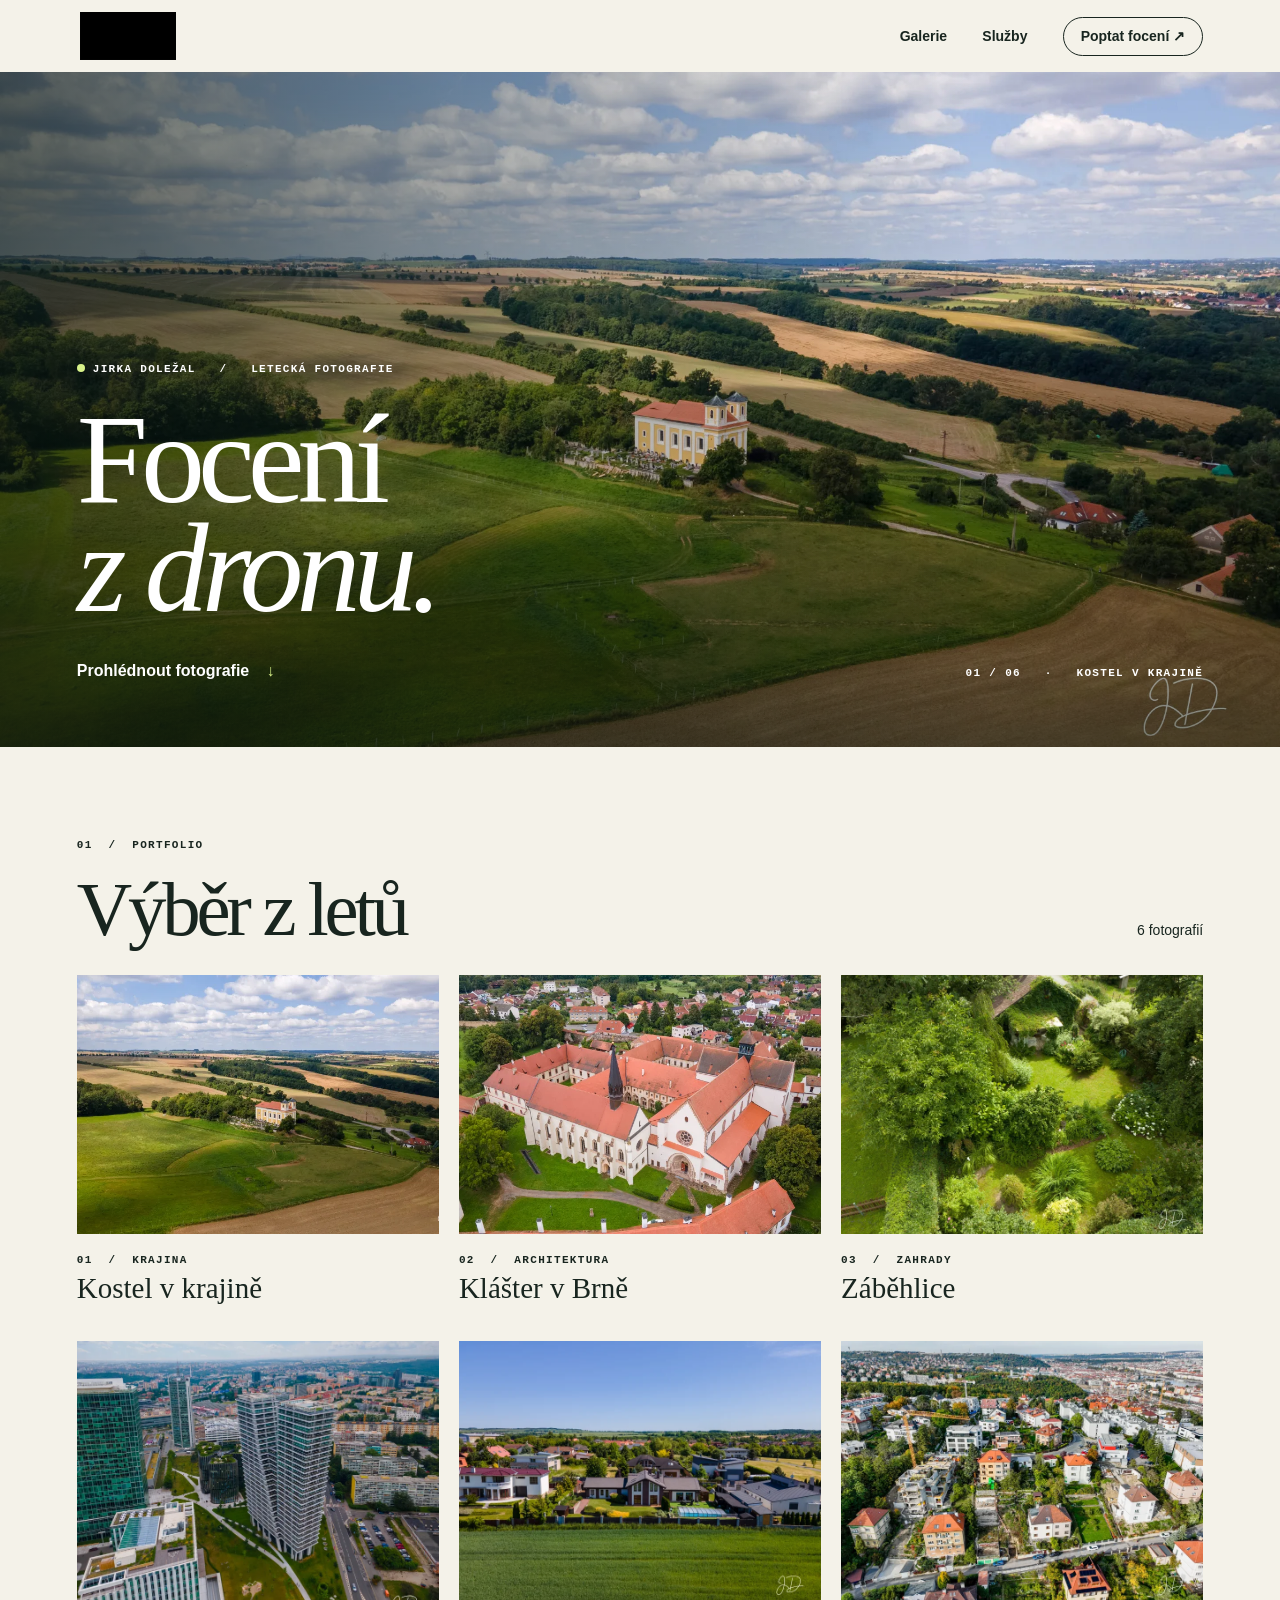
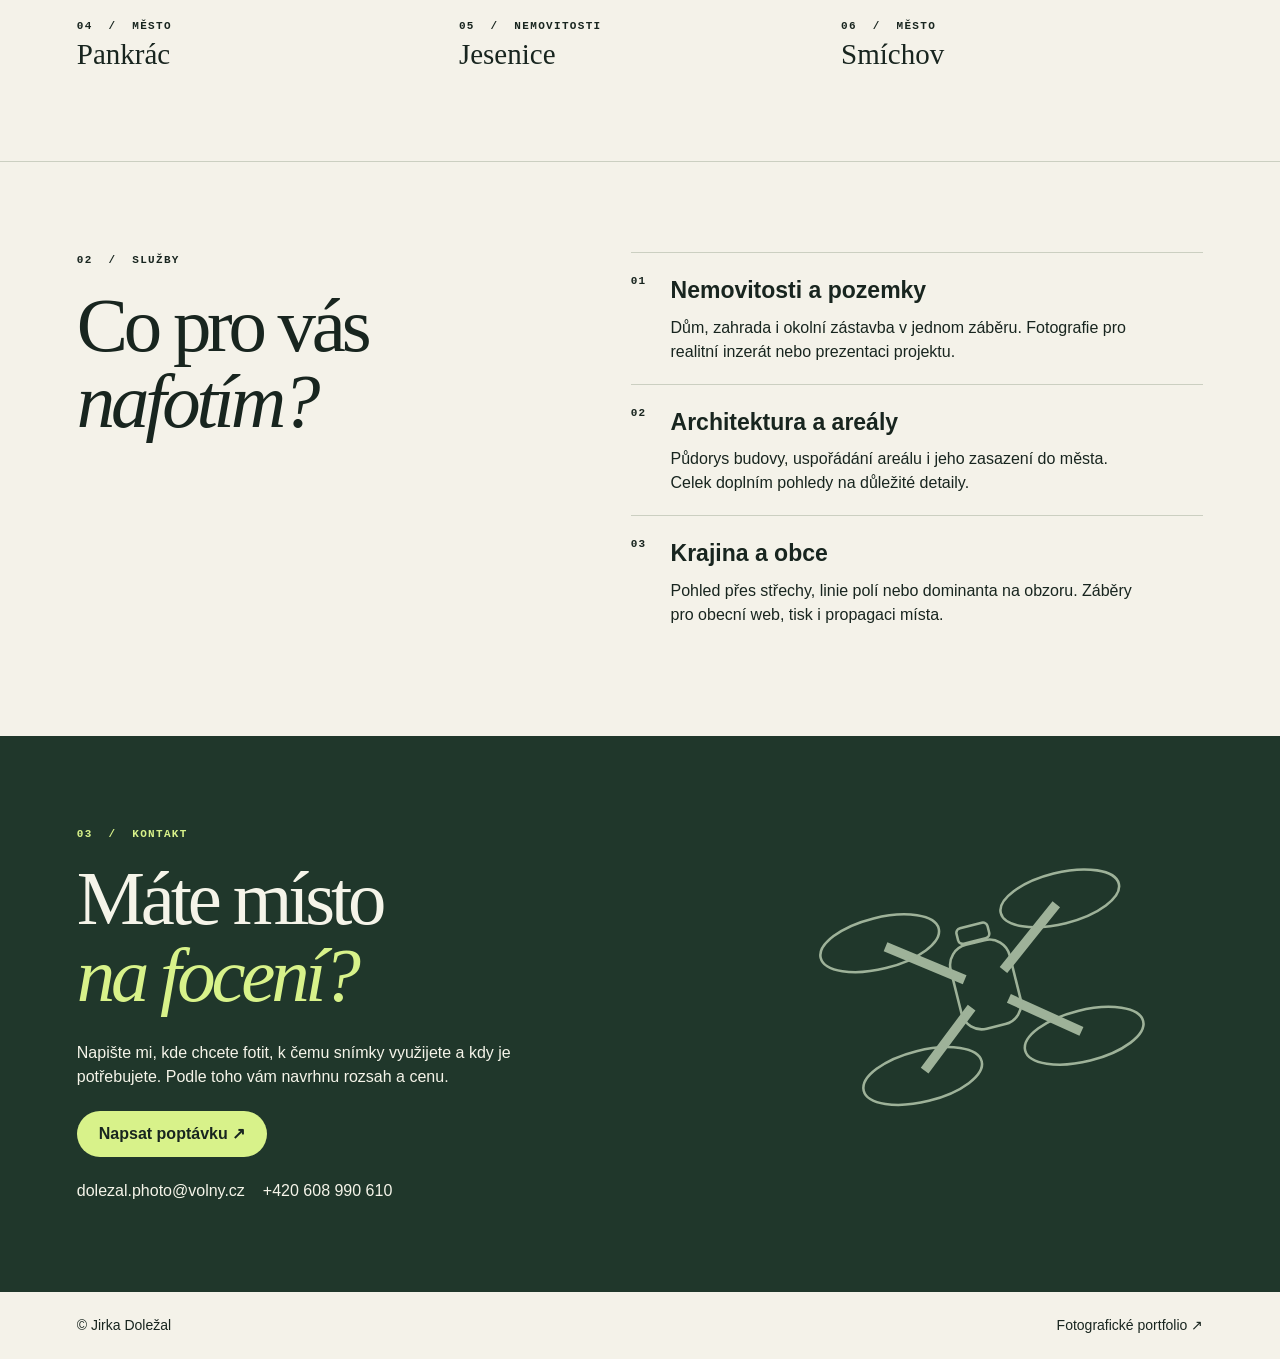
==== index.html @ 45550204 "Připravit portfolio letecké fotografie" ====
<!doctype html>
<html lang="cs">
<head>
<meta charset="utf-8"><meta name="viewport" content="width=device-width,initial-scale=1">
<title>Focení z dronu | Jirka Doležal</title>
<meta name="description" content="Letecké fotografie nemovitostí, architektury a krajiny od Jirky Doležala. Prohlédněte si ukázky a poptejte focení z dronu.">
<link rel="icon" href="assets/favicon.svg"><link rel="stylesheet" href="style.css"><script src="gallery.js" defer></script>
</head>
<body>
<a class="skip" href="#galerie">Přejít na galerii</a>
<header><a href="#" aria-label="Jirka Doležal — úvod"><img class="logo" src="assets/logo.webp" alt="Jirka Doležal"></a><nav aria-label="Hlavní navigace"><a href="#galerie">Galerie</a><a href="#sluzby">Služby</a><a class="outline" href="#kontakt">Poptat focení ↗</a></nav></header>
<main>
<section class="hero" aria-labelledby="title">
<img class="cover" src="assets/kostel.webp" srcset="assets/kostel-small.webp 820w, assets/kostel.webp 2000w" sizes="100vw" fetchpriority="high" alt="Kostel uprostřed polí a luk pod letní oblohou">
<div class="hero-text"><span class="eyebrow"><i></i> JIRKA DOLEŽAL &nbsp; / &nbsp; LETECKÁ FOTOGRAFIE</span><h1 id="title">Focení<br><em>z dronu.</em></h1><a class="hero-link" href="#galerie">Prohlédnout fotografie <b>↓</b></a></div>
<div class="frame">01 / 06 &nbsp; · &nbsp; KOSTEL V KRAJINĚ</div>
</section>
<section class="section" id="galerie"><div class="kicker">01 &nbsp;/&nbsp; PORTFOLIO</div><div class="heading"><h2>Výběr z letů</h2><span>6 fotografií</span></div>
<div class="grid">
<a class="card" href="assets/kostel.webp"><figure><div class="crop"><img loading="lazy" src="assets/kostel-small.webp" alt="Kostel obklopený loukami a poli"></div><figcaption><span class="kicker">01 &nbsp;/&nbsp; Krajina</span><strong>Kostel v krajině</strong></figcaption></figure></a>
<a class="card" href="assets/klaster.webp"><figure><div class="crop"><img loading="lazy" src="assets/klaster-small.webp" alt="Klášterní komplex s červenými střechami"></div><figcaption><span class="kicker">02 &nbsp;/&nbsp; Architektura</span><strong>Klášter v Brně</strong></figcaption></figure></a>
<a class="card" href="assets/zabehlice.webp"><figure><div class="crop"><img loading="lazy" src="assets/zabehlice-small.webp" alt="Pohled shora do zelené zahrady"></div><figcaption><span class="kicker">03 &nbsp;/&nbsp; Zahrady</span><strong>Záběhlice</strong></figcaption></figure></a>
<a class="card" href="assets/pankrac.webp"><figure><div class="crop"><img loading="lazy" src="assets/pankrac-small.webp" alt="Výškové budovy na pražské Pankráci"></div><figcaption><span class="kicker">04 &nbsp;/&nbsp; Město</span><strong>Pankrác</strong></figcaption></figure></a>
<a class="card" href="assets/jesenice.webp"><figure><div class="crop"><img loading="lazy" src="assets/jesenice-small.webp" alt="Rodinný dům se zahradou na okraji zástavby"></div><figcaption><span class="kicker">05 &nbsp;/&nbsp; Nemovitosti</span><strong>Jesenice</strong></figcaption></figure></a>
<a class="card" href="assets/smichov.webp"><figure><div class="crop"><img loading="lazy" src="assets/smichov-small.webp" alt="Pražská obytná čtvrť mezi stromy"></div><figcaption><span class="kicker">06 &nbsp;/&nbsp; Město</span><strong>Smíchov</strong></figcaption></figure></a>
</div></section>
<section class="section services" id="sluzby"><div><div class="kicker">02 &nbsp;/&nbsp; SLUŽBY</div><h2>Co pro vás<br><em>nafotím?</em></h2></div>
<div class="rows"><article><small>01</small><div><h3>Nemovitosti a pozemky</h3><p>Dům, zahrada i okolní zástavba v jednom záběru. Fotografie pro realitní inzerát nebo prezentaci projektu.</p></div></article>
<article><small>02</small><div><h3>Architektura a areály</h3><p>Půdorys budovy, uspořádání areálu i jeho zasazení do města. Celek doplním pohledy na důležité detaily.</p></div></article>
<article><small>03</small><div><h3>Krajina a obce</h3><p>Pohled přes střechy, linie polí nebo dominanta na obzoru. Záběry pro obecní web, tisk i propagaci místa.</p></div></article></div></section>
<section id="kontakt" class="section contact"><div class="kicker">03 &nbsp;/&nbsp; KONTAKT</div><h2>Máte místo<br><em>na focení?</em></h2><p>Napište mi, kde chcete fotit, k čemu snímky využijete a kdy je potřebujete. Podle toho vám navrhnu rozsah a cenu.</p><a class="cta" href="mailto:dolezal.photo@volny.cz?subject=Poptávka%20focení%20z%20dronu">Napsat poptávku ↗</a><div class="details"><a href="mailto:dolezal.photo@volny.cz">dolezal.photo@volny.cz</a><a href="tel:+420608990610">+420 608 990 610</a></div>
<svg class="drone" viewBox="0 0 240 180" fill="none" stroke="currentColor" aria-hidden="true"><g transform="rotate(-14 120 90)"><g stroke-width="6"><path d="m108 83-43-32m68 32 42-32m-67 50-38 31m62-31 39 31"/></g><g stroke-width="1.6"><ellipse cx="62" cy="48" rx="38" ry="16"/><ellipse cx="178" cy="48" rx="38" ry="16"/><ellipse cx="68" cy="135" rx="38" ry="16"/><ellipse cx="172" cy="135" rx="38" ry="16"/><rect x="101" y="62" width="38" height="54" rx="13"/><rect x="110" y="51" width="20" height="10" rx="3"/></g></g></svg>
</section></main>
<footer>© Jirka Doležal <a href="https://dolezal-photo.github.io/">Fotografické portfolio ↗</a></footer>
<dialog aria-label="Prohlížeč fotografií"><button id="close" aria-label="Zavřít galerii">Zavřít ×</button><img id="full" alt=""><div class="controls"><button id="prev" aria-label="Předchozí fotografie">←</button><span id="caption" aria-live="polite"></span><button id="next" aria-label="Další fotografie">→</button></div></dialog>
</body></html>
---- style.css ----
:root{--ink:#18251f;--paper:#f4f2e9;--line:#cbcfc1;--accent:#d8f28a}*{box-sizing:border-box}html{scroll-behavior:smooth}body{margin:0;background:var(--paper);color:var(--ink);font:16px/1.5 -apple-system,BlinkMacSystemFont,"Segoe UI",sans-serif}a{color:inherit;text-decoration:none}a:hover{text-decoration:underline;text-underline-offset:5px}a:focus-visible,button:focus-visible{outline:3px solid #8ebc37;outline-offset:4px}.skip{position:absolute;left:8px;top:-90px;z-index:5;background:white;padding:12px}.skip:focus{top:8px}header,footer{display:flex;align-items:center;justify-content:space-between;padding:12px 6vw}header{min-height:72px}.logo{display:block;width:102px;height:48px;object-fit:contain;filter:brightness(0)}nav,.details{display:flex;align-items:center;gap:2.2rem}nav{font-size:14px;font-weight:600}.outline{border:1px solid var(--ink);padding:8px 17px;border-radius:25px}.hero{position:relative;isolation:isolate;color:white;min-height:480px;height:75svh;max-height:820px;display:flex;align-items:flex-end;padding:5vw 6vw;background:#283d32}.cover,.hero:before{position:absolute;inset:0;width:100%;height:100%;object-fit:cover;z-index:-2}.hero:before{content:"";background:linear-gradient(90deg,rgba(9,22,15,.66),transparent 76%),linear-gradient(0deg,rgba(7,17,11,.55),transparent 40%);z-index:-1}.eyebrow,.kicker,.frame,small{font:600 11px/1.6 ui-monospace,monospace;letter-spacing:.12em;text-transform:uppercase}.eyebrow i{display:inline-block;background:var(--accent);width:8px;height:8px;border-radius:50%}h1,h2{font:normal clamp(52px,6vw,90px)/1 Georgia,serif;letter-spacing:-.055em;margin:18px 0 26px}h1{font-size:clamp(84px,10vw,160px);line-height:.85;margin:26px 0 36px}.hero-link{font-weight:600}.hero-link b{margin-left:.8em;color:var(--accent)}.frame{position:absolute;right:6vw;bottom:5vw}.section{padding:clamp(55px,7vw,108px) 6vw}.heading{display:flex;justify-content:space-between;align-items:baseline}.heading span{font-size:14px}.grid{display:grid;grid-template-columns:repeat(3,1fr);gap:35px 20px}figure{margin:0}.crop{overflow:hidden;aspect-ratio:1.4;background:#dde1d5}.crop img{width:100%;height:100%;object-fit:cover;display:block;transition:transform .45s}.card:hover img{transform:scale(1.035)}figcaption{padding-top:12px}figcaption strong{display:block;font:normal 29px/1.25 Georgia,serif}.services{border-top:1px solid var(--line);display:grid;grid-template-columns:1fr 1.2fr;gap:6vw}.rows article{border-top:1px solid var(--line);padding:20px 0;display:flex;gap:24px}.rows h3{margin:0;font-size:23px;font-weight:550}.rows p,.contact p{margin:8px 0 0;max-width:53ch}.contact{position:relative;overflow:hidden;background:#20372b;color:#f5f4e9}.contact>*:not(svg){position:relative;z-index:1}.contact .kicker,.contact em{color:var(--accent)}.cta{display:inline-block;border-radius:25px;background:var(--accent);color:var(--ink);font-weight:650;padding:11px 22px;margin:22px 0}.details{gap:18px;flex-wrap:wrap}.drone{position:absolute;right:8%;top:19%;width:30%;color:#9eb299;animation:hovering 7s ease-in-out infinite}@keyframes hovering{50%{transform:translateY(-10px) rotate(2deg)}}footer{font-size:14px;padding-block:23px}dialog{background:#111a15;color:white;border:0;max-width:96vw;width:max-content;padding:16px}dialog::backdrop{background:#08100def}dialog img{display:block;max-width:89vw;max-height:72svh;object-fit:contain;margin:auto}button{cursor:pointer;color:inherit;background:transparent;border:1px solid #819288;border-radius:22px;padding:8px 15px;font:inherit}#close{display:block;margin:0 0 12px auto}.controls{display:flex;justify-content:space-between;align-items:center;gap:8px;margin-top:12px}
@media(max-width:760px){.grid{grid-template-columns:repeat(2,1fr)}.services{grid-template-columns:1fr}.drone{width:23%;right:5%;top:9%}.frame{display:none}.hero{padding-bottom:44px}.logo{width:82px}.section{padding-inline:5vw}}
@media(max-width:520px){header{padding:10px 4vw;min-height:62px}nav{gap:12px;font-size:13px}.outline{padding:6px 10px}.hero{height:67svh;min-height:420px}.grid{grid-template-columns:1fr}.details{display:grid;gap:6px}.heading span{font-size:12px}.eyebrow{font-size:10px}.drone{width:17%;top:11%}}
@media(prefers-reduced-motion:reduce){html{scroll-behavior:auto}.drone{animation:none}.crop img{transition:none}}
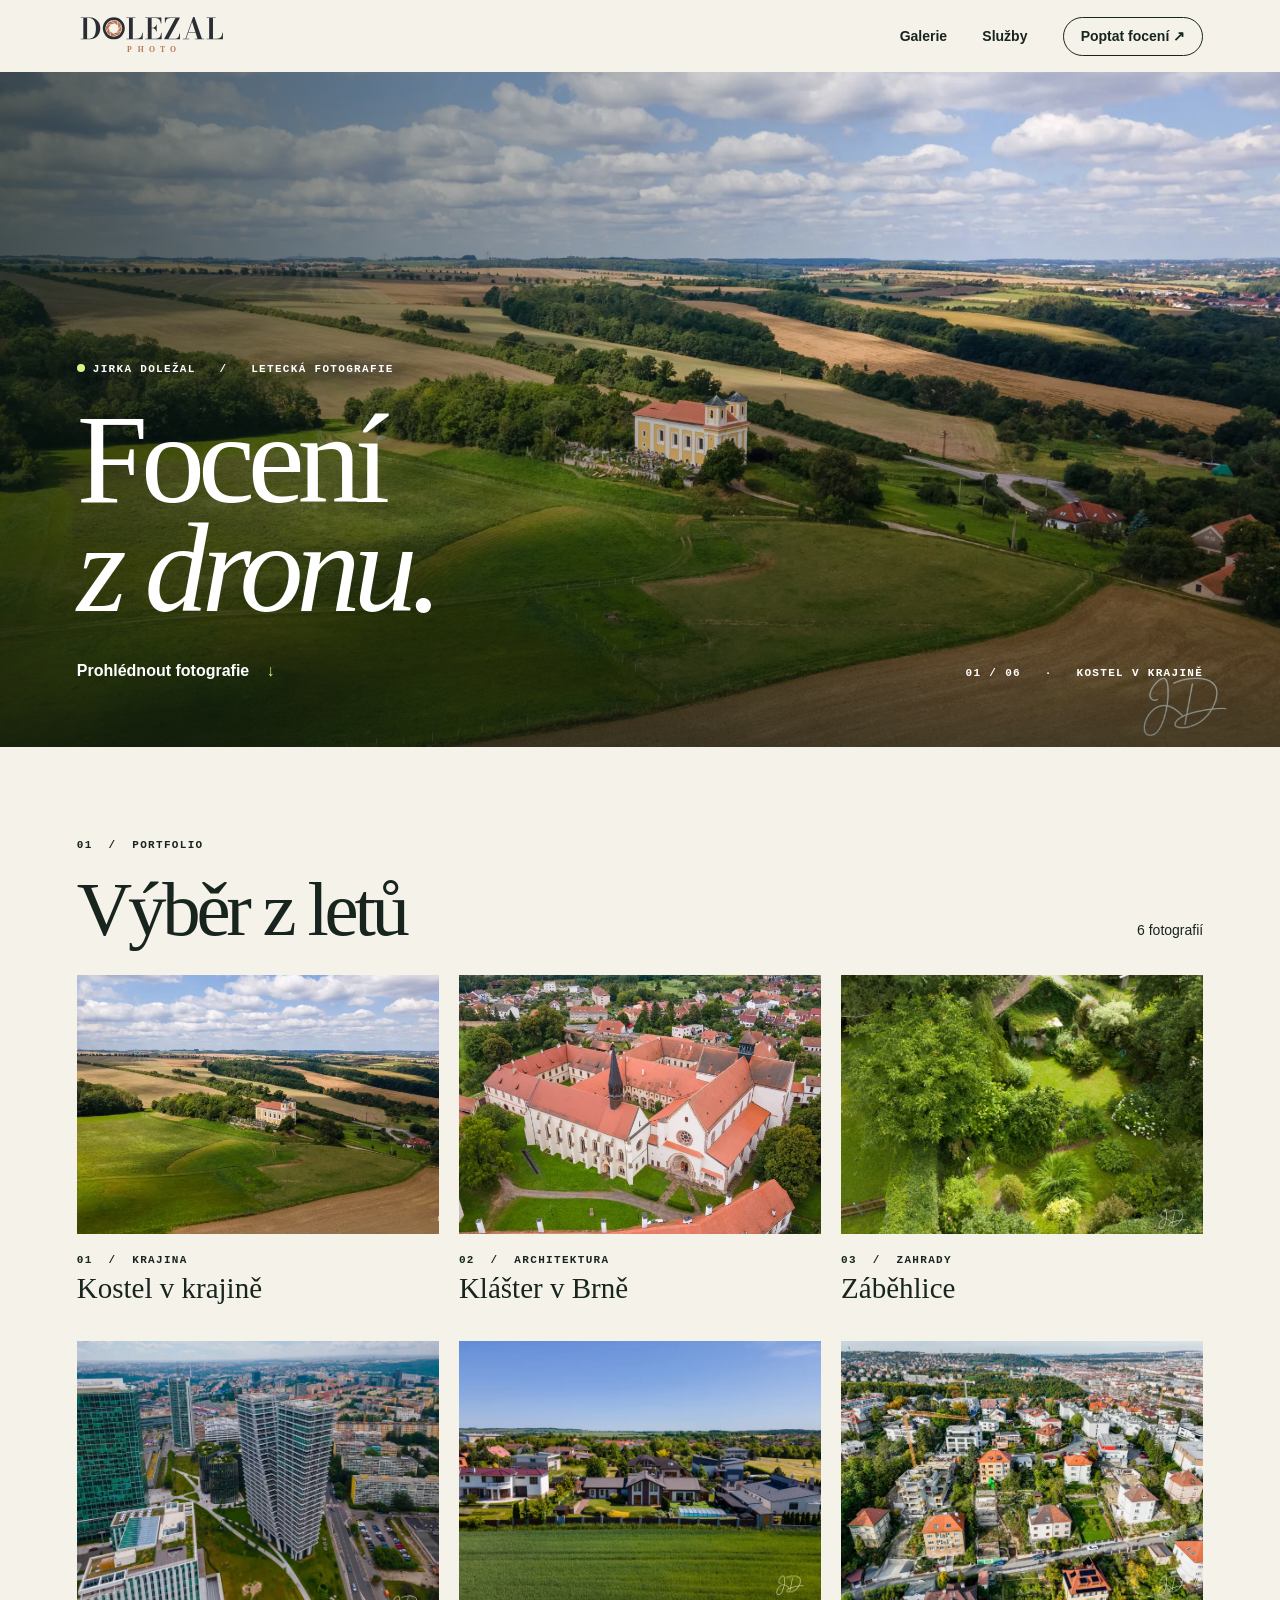
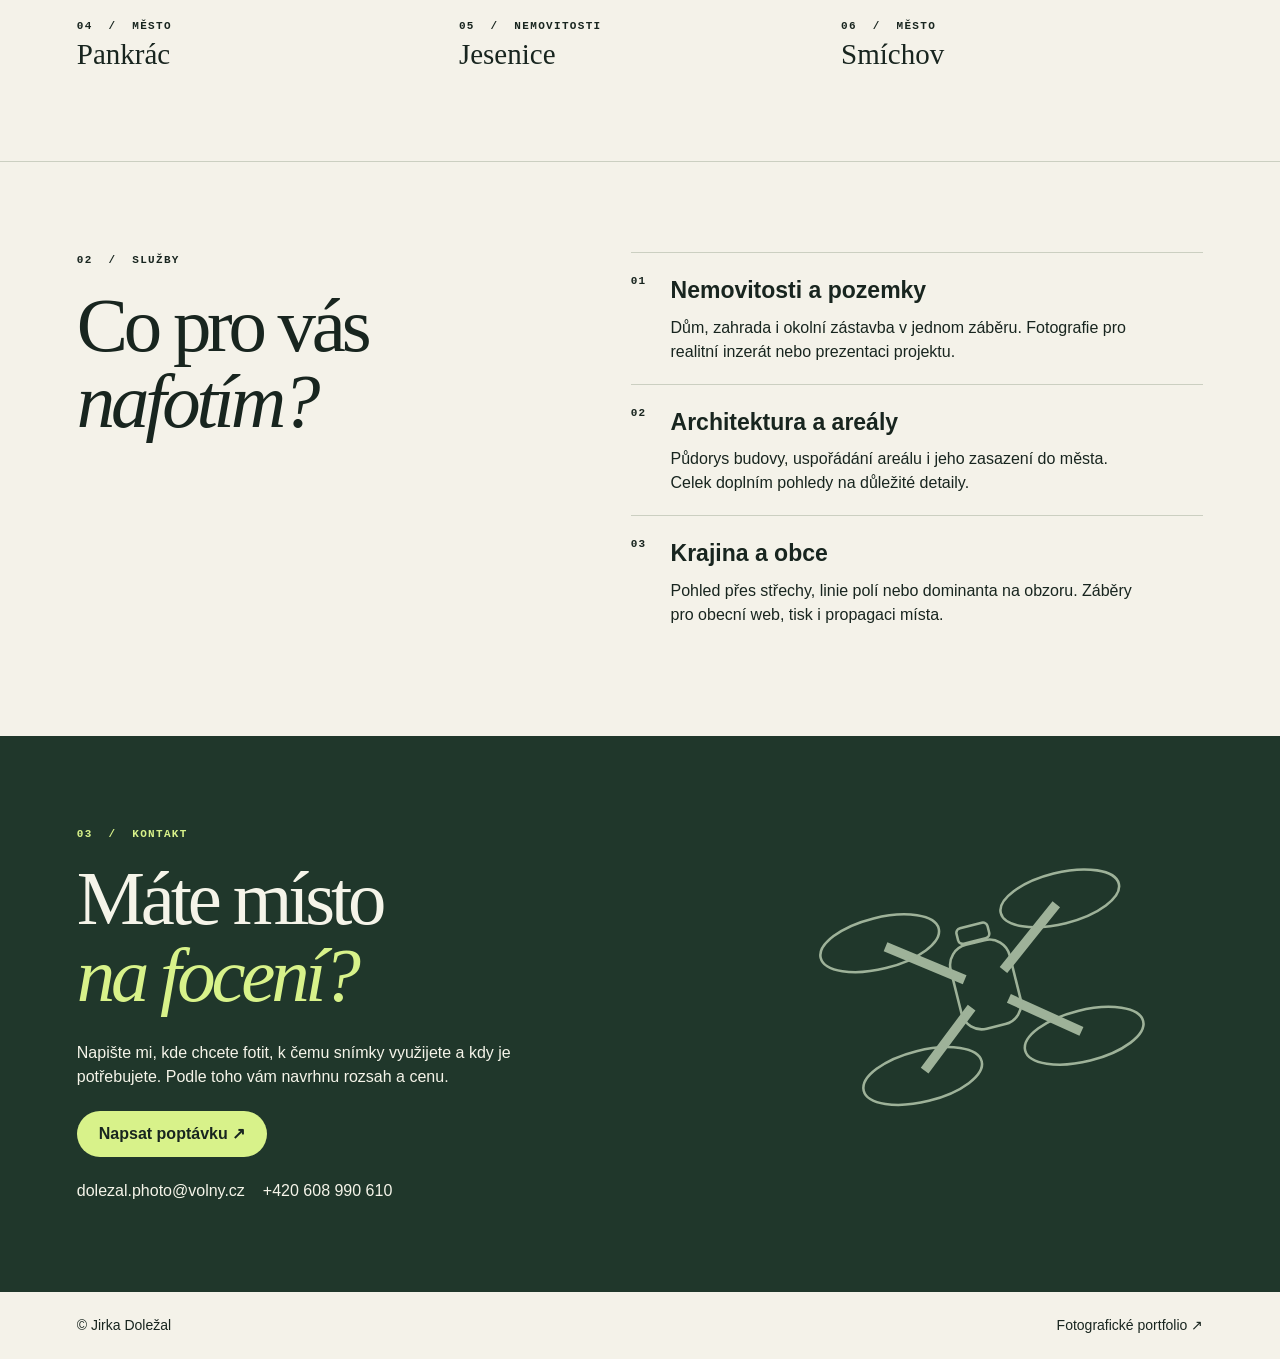
==== commit d51384d9: "Zobrazit barevné logo Doležal Photo" ====
--- a/index.html
+++ b/index.html
@@ -8,7 +8,7 @@
 </head>
 <body>
 <a class="skip" href="#galerie">Přejít na galerii</a>
-<header><a href="#" aria-label="Jirka Doležal — úvod"><img class="logo" src="assets/logo.webp" alt="Jirka Doležal"></a><nav aria-label="Hlavní navigace"><a href="#galerie">Galerie</a><a href="#sluzby">Služby</a><a class="outline" href="#kontakt">Poptat focení ↗</a></nav></header>
+<header><a href="#" aria-label="Jirka Doležal — úvod"><img class="logo" src="assets/logo.svg" alt="Doležal Photo"></a><nav aria-label="Hlavní navigace"><a href="#galerie">Galerie</a><a href="#sluzby">Služby</a><a class="outline" href="#kontakt">Poptat focení ↗</a></nav></header>
 <main>
 <section class="hero" aria-labelledby="title">
 <img class="cover" src="assets/kostel.webp" srcset="assets/kostel-small.webp 820w, assets/kostel.webp 2000w" sizes="100vw" fetchpriority="high" alt="Kostel uprostřed polí a luk pod letní oblohou">
--- a/style.css
+++ b/style.css
@@ -1,4 +1,4 @@
-:root{--ink:#18251f;--paper:#f4f2e9;--line:#cbcfc1;--accent:#d8f28a}*{box-sizing:border-box}html{scroll-behavior:smooth}body{margin:0;background:var(--paper);color:var(--ink);font:16px/1.5 -apple-system,BlinkMacSystemFont,"Segoe UI",sans-serif}a{color:inherit;text-decoration:none}a:hover{text-decoration:underline;text-underline-offset:5px}a:focus-visible,button:focus-visible{outline:3px solid #8ebc37;outline-offset:4px}.skip{position:absolute;left:8px;top:-90px;z-index:5;background:white;padding:12px}.skip:focus{top:8px}header,footer{display:flex;align-items:center;justify-content:space-between;padding:12px 6vw}header{min-height:72px}.logo{display:block;width:102px;height:48px;object-fit:contain;filter:brightness(0)}nav,.details{display:flex;align-items:center;gap:2.2rem}nav{font-size:14px;font-weight:600}.outline{border:1px solid var(--ink);padding:8px 17px;border-radius:25px}.hero{position:relative;isolation:isolate;color:white;min-height:480px;height:75svh;max-height:820px;display:flex;align-items:flex-end;padding:5vw 6vw;background:#283d32}.cover,.hero:before{position:absolute;inset:0;width:100%;height:100%;object-fit:cover;z-index:-2}.hero:before{content:"";background:linear-gradient(90deg,rgba(9,22,15,.66),transparent 76%),linear-gradient(0deg,rgba(7,17,11,.55),transparent 40%);z-index:-1}.eyebrow,.kicker,.frame,small{font:600 11px/1.6 ui-monospace,monospace;letter-spacing:.12em;text-transform:uppercase}.eyebrow i{display:inline-block;background:var(--accent);width:8px;height:8px;border-radius:50%}h1,h2{font:normal clamp(52px,6vw,90px)/1 Georgia,serif;letter-spacing:-.055em;margin:18px 0 26px}h1{font-size:clamp(84px,10vw,160px);line-height:.85;margin:26px 0 36px}.hero-link{font-weight:600}.hero-link b{margin-left:.8em;color:var(--accent)}.frame{position:absolute;right:6vw;bottom:5vw}.section{padding:clamp(55px,7vw,108px) 6vw}.heading{display:flex;justify-content:space-between;align-items:baseline}.heading span{font-size:14px}.grid{display:grid;grid-template-columns:repeat(3,1fr);gap:35px 20px}figure{margin:0}.crop{overflow:hidden;aspect-ratio:1.4;background:#dde1d5}.crop img{width:100%;height:100%;object-fit:cover;display:block;transition:transform .45s}.card:hover img{transform:scale(1.035)}figcaption{padding-top:12px}figcaption strong{display:block;font:normal 29px/1.25 Georgia,serif}.services{border-top:1px solid var(--line);display:grid;grid-template-columns:1fr 1.2fr;gap:6vw}.rows article{border-top:1px solid var(--line);padding:20px 0;display:flex;gap:24px}.rows h3{margin:0;font-size:23px;font-weight:550}.rows p,.contact p{margin:8px 0 0;max-width:53ch}.contact{position:relative;overflow:hidden;background:#20372b;color:#f5f4e9}.contact>*:not(svg){position:relative;z-index:1}.contact .kicker,.contact em{color:var(--accent)}.cta{display:inline-block;border-radius:25px;background:var(--accent);color:var(--ink);font-weight:650;padding:11px 22px;margin:22px 0}.details{gap:18px;flex-wrap:wrap}.drone{position:absolute;right:8%;top:19%;width:30%;color:#9eb299;animation:hovering 7s ease-in-out infinite}@keyframes hovering{50%{transform:translateY(-10px) rotate(2deg)}}footer{font-size:14px;padding-block:23px}dialog{background:#111a15;color:white;border:0;max-width:96vw;width:max-content;padding:16px}dialog::backdrop{background:#08100def}dialog img{display:block;max-width:89vw;max-height:72svh;object-fit:contain;margin:auto}button{cursor:pointer;color:inherit;background:transparent;border:1px solid #819288;border-radius:22px;padding:8px 15px;font:inherit}#close{display:block;margin:0 0 12px auto}.controls{display:flex;justify-content:space-between;align-items:center;gap:8px;margin-top:12px}
-@media(max-width:760px){.grid{grid-template-columns:repeat(2,1fr)}.services{grid-template-columns:1fr}.drone{width:23%;right:5%;top:9%}.frame{display:none}.hero{padding-bottom:44px}.logo{width:82px}.section{padding-inline:5vw}}
+:root{--ink:#18251f;--paper:#f4f2e9;--line:#cbcfc1;--accent:#d8f28a}*{box-sizing:border-box}html{scroll-behavior:smooth}body{margin:0;background:var(--paper);color:var(--ink);font:16px/1.5 -apple-system,BlinkMacSystemFont,"Segoe UI",sans-serif}a{color:inherit;text-decoration:none}a:hover{text-decoration:underline;text-underline-offset:5px}a:focus-visible,button:focus-visible{outline:3px solid #8ebc37;outline-offset:4px}.skip{position:absolute;left:8px;top:-90px;z-index:5;background:white;padding:12px}.skip:focus{top:8px}header,footer{display:flex;align-items:center;justify-content:space-between;padding:12px 6vw}header{min-height:72px}.logo{display:block;width:150px;height:48px;object-fit:contain}nav,.details{display:flex;align-items:center;gap:2.2rem}nav{font-size:14px;font-weight:600}.outline{border:1px solid var(--ink);padding:8px 17px;border-radius:25px}.hero{position:relative;isolation:isolate;color:white;min-height:480px;height:75svh;max-height:820px;display:flex;align-items:flex-end;padding:5vw 6vw;background:#283d32}.cover,.hero:before{position:absolute;inset:0;width:100%;height:100%;object-fit:cover;z-index:-2}.hero:before{content:"";background:linear-gradient(90deg,rgba(9,22,15,.66),transparent 76%),linear-gradient(0deg,rgba(7,17,11,.55),transparent 40%);z-index:-1}.eyebrow,.kicker,.frame,small{font:600 11px/1.6 ui-monospace,monospace;letter-spacing:.12em;text-transform:uppercase}.eyebrow i{display:inline-block;background:var(--accent);width:8px;height:8px;border-radius:50%}h1,h2{font:normal clamp(52px,6vw,90px)/1 Georgia,serif;letter-spacing:-.055em;margin:18px 0 26px}h1{font-size:clamp(84px,10vw,160px);line-height:.85;margin:26px 0 36px}.hero-link{font-weight:600}.hero-link b{margin-left:.8em;color:var(--accent)}.frame{position:absolute;right:6vw;bottom:5vw}.section{padding:clamp(55px,7vw,108px) 6vw}.heading{display:flex;justify-content:space-between;align-items:baseline}.heading span{font-size:14px}.grid{display:grid;grid-template-columns:repeat(3,1fr);gap:35px 20px}figure{margin:0}.crop{overflow:hidden;aspect-ratio:1.4;background:#dde1d5}.crop img{width:100%;height:100%;object-fit:cover;display:block;transition:transform .45s}.card:hover img{transform:scale(1.035)}figcaption{padding-top:12px}figcaption strong{display:block;font:normal 29px/1.25 Georgia,serif}.services{border-top:1px solid var(--line);display:grid;grid-template-columns:1fr 1.2fr;gap:6vw}.rows article{border-top:1px solid var(--line);padding:20px 0;display:flex;gap:24px}.rows h3{margin:0;font-size:23px;font-weight:550}.rows p,.contact p{margin:8px 0 0;max-width:53ch}.contact{position:relative;overflow:hidden;background:#20372b;color:#f5f4e9}.contact>*:not(svg){position:relative;z-index:1}.contact .kicker,.contact em{color:var(--accent)}.cta{display:inline-block;border-radius:25px;background:var(--accent);color:var(--ink);font-weight:650;padding:11px 22px;margin:22px 0}.details{gap:18px;flex-wrap:wrap}.drone{position:absolute;right:8%;top:19%;width:30%;color:#9eb299;animation:hovering 7s ease-in-out infinite}@keyframes hovering{50%{transform:translateY(-10px) rotate(2deg)}}footer{font-size:14px;padding-block:23px}dialog{background:#111a15;color:white;border:0;max-width:96vw;width:max-content;padding:16px}dialog::backdrop{background:#08100def}dialog img{display:block;max-width:89vw;max-height:72svh;object-fit:contain;margin:auto}button{cursor:pointer;color:inherit;background:transparent;border:1px solid #819288;border-radius:22px;padding:8px 15px;font:inherit}#close{display:block;margin:0 0 12px auto}.controls{display:flex;justify-content:space-between;align-items:center;gap:8px;margin-top:12px}
+@media(max-width:760px){.grid{grid-template-columns:repeat(2,1fr)}.services{grid-template-columns:1fr}.drone{width:23%;right:5%;top:9%}.frame{display:none}.hero{padding-bottom:44px}.logo{width:clamp(86px,24vw,126px)}.section{padding-inline:5vw}}
 @media(max-width:520px){header{padding:10px 4vw;min-height:62px}nav{gap:12px;font-size:13px}.outline{padding:6px 10px}.hero{height:67svh;min-height:420px}.grid{grid-template-columns:1fr}.details{display:grid;gap:6px}.heading span{font-size:12px}.eyebrow{font-size:10px}.drone{width:17%;top:11%}}
 @media(prefers-reduced-motion:reduce){html{scroll-behavior:auto}.drone{animation:none}.crop img{transition:none}}
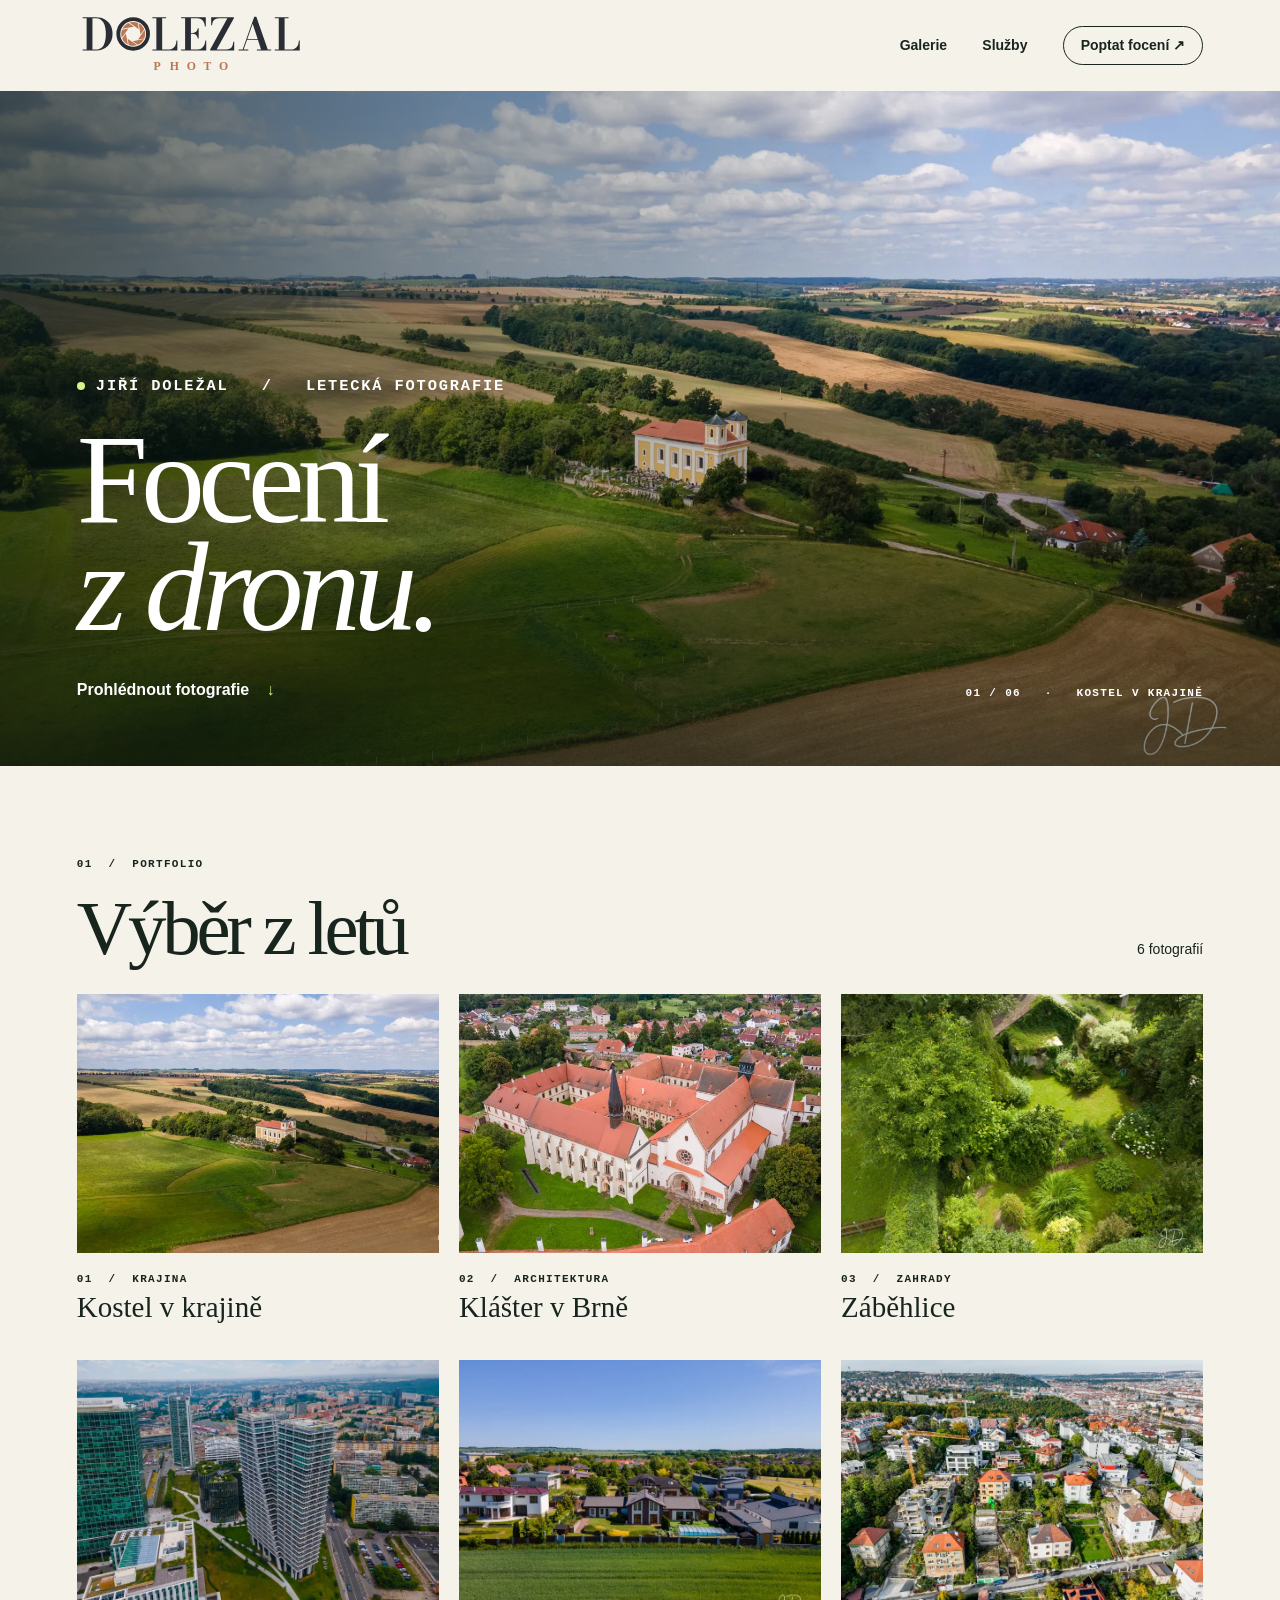
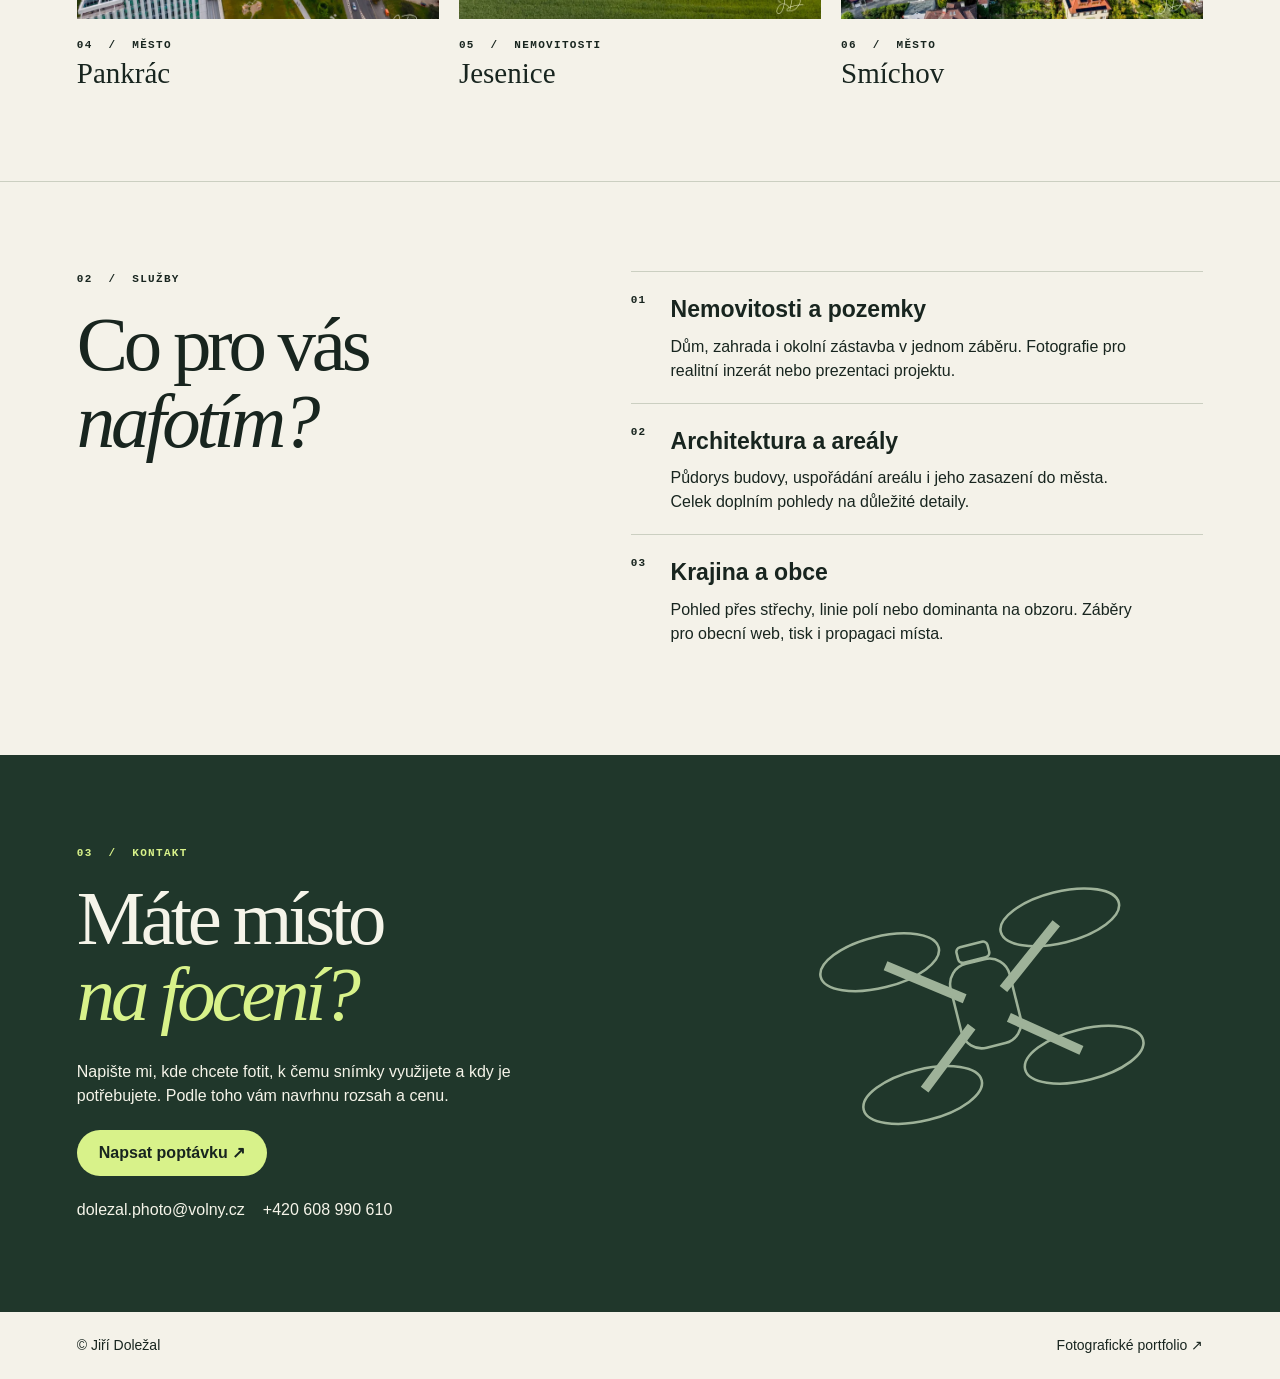
==== commit f1ae15f2: "Zvětšit logo a upravit jméno na Jiří Doležal" ====
--- a/index.html
+++ b/index.html
@@ -2,17 +2,17 @@
 <html lang="cs">
 <head>
 <meta charset="utf-8"><meta name="viewport" content="width=device-width,initial-scale=1">
-<title>Focení z dronu | Jirka Doležal</title>
-<meta name="description" content="Letecké fotografie nemovitostí, architektury a krajiny od Jirky Doležala. Prohlédněte si ukázky a poptejte focení z dronu.">
+<title>Focení z dronu | Jiří Doležal</title>
+<meta name="description" content="Letecké fotografie nemovitostí, architektury a krajiny od Jiřího Doležala. Prohlédněte si ukázky a poptejte focení z dronu.">
 <link rel="icon" href="assets/favicon.svg"><link rel="stylesheet" href="style.css"><script src="gallery.js" defer></script>
 </head>
 <body>
 <a class="skip" href="#galerie">Přejít na galerii</a>
-<header><a href="#" aria-label="Jirka Doležal — úvod"><img class="logo" src="assets/logo.svg" alt="Doležal Photo"></a><nav aria-label="Hlavní navigace"><a href="#galerie">Galerie</a><a href="#sluzby">Služby</a><a class="outline" href="#kontakt">Poptat focení ↗</a></nav></header>
+<header><a href="#" aria-label="Jiří Doležal — úvod"><img class="logo" src="assets/logo.svg" alt="Doležal Photo"></a><nav aria-label="Hlavní navigace"><a href="#galerie">Galerie</a><a href="#sluzby">Služby</a><a class="outline" href="#kontakt">Poptat focení ↗</a></nav></header>
 <main>
 <section class="hero" aria-labelledby="title">
 <img class="cover" src="assets/kostel.webp" srcset="assets/kostel-small.webp 820w, assets/kostel.webp 2000w" sizes="100vw" fetchpriority="high" alt="Kostel uprostřed polí a luk pod letní oblohou">
-<div class="hero-text"><span class="eyebrow"><i></i> JIRKA DOLEŽAL &nbsp; / &nbsp; LETECKÁ FOTOGRAFIE</span><h1 id="title">Focení<br><em>z dronu.</em></h1><a class="hero-link" href="#galerie">Prohlédnout fotografie <b>↓</b></a></div>
+<div class="hero-text"><span class="eyebrow"><i></i> JIŘÍ DOLEŽAL &nbsp; / &nbsp; LETECKÁ FOTOGRAFIE</span><h1 id="title">Focení<br><em>z dronu.</em></h1><a class="hero-link" href="#galerie">Prohlédnout fotografie <b>↓</b></a></div>
 <div class="frame">01 / 06 &nbsp; · &nbsp; KOSTEL V KRAJINĚ</div>
 </section>
 <section class="section" id="galerie"><div class="kicker">01 &nbsp;/&nbsp; PORTFOLIO</div><div class="heading"><h2>Výběr z letů</h2><span>6 fotografií</span></div>
@@ -31,6 +31,6 @@
 <section id="kontakt" class="section contact"><div class="kicker">03 &nbsp;/&nbsp; KONTAKT</div><h2>Máte místo<br><em>na focení?</em></h2><p>Napište mi, kde chcete fotit, k čemu snímky využijete a kdy je potřebujete. Podle toho vám navrhnu rozsah a cenu.</p><a class="cta" href="mailto:dolezal.photo@volny.cz?subject=Poptávka%20focení%20z%20dronu">Napsat poptávku ↗</a><div class="details"><a href="mailto:dolezal.photo@volny.cz">dolezal.photo@volny.cz</a><a href="tel:+420608990610">+420 608 990 610</a></div>
 <svg class="drone" viewBox="0 0 240 180" fill="none" stroke="currentColor" aria-hidden="true"><g transform="rotate(-14 120 90)"><g stroke-width="6"><path d="m108 83-43-32m68 32 42-32m-67 50-38 31m62-31 39 31"/></g><g stroke-width="1.6"><ellipse cx="62" cy="48" rx="38" ry="16"/><ellipse cx="178" cy="48" rx="38" ry="16"/><ellipse cx="68" cy="135" rx="38" ry="16"/><ellipse cx="172" cy="135" rx="38" ry="16"/><rect x="101" y="62" width="38" height="54" rx="13"/><rect x="110" y="51" width="20" height="10" rx="3"/></g></g></svg>
 </section></main>
-<footer>© Jirka Doležal <a href="https://dolezal-photo.github.io/">Fotografické portfolio ↗</a></footer>
+<footer>© Jiří Doležal <a href="https://dolezal-photo.github.io/">Fotografické portfolio ↗</a></footer>
 <dialog aria-label="Prohlížeč fotografií"><button id="close" aria-label="Zavřít galerii">Zavřít ×</button><img id="full" alt=""><div class="controls"><button id="prev" aria-label="Předchozí fotografie">←</button><span id="caption" aria-live="polite"></span><button id="next" aria-label="Další fotografie">→</button></div></dialog>
 </body></html>
--- a/style.css
+++ b/style.css
@@ -1,4 +1,5 @@
-:root{--ink:#18251f;--paper:#f4f2e9;--line:#cbcfc1;--accent:#d8f28a}*{box-sizing:border-box}html{scroll-behavior:smooth}body{margin:0;background:var(--paper);color:var(--ink);font:16px/1.5 -apple-system,BlinkMacSystemFont,"Segoe UI",sans-serif}a{color:inherit;text-decoration:none}a:hover{text-decoration:underline;text-underline-offset:5px}a:focus-visible,button:focus-visible{outline:3px solid #8ebc37;outline-offset:4px}.skip{position:absolute;left:8px;top:-90px;z-index:5;background:white;padding:12px}.skip:focus{top:8px}header,footer{display:flex;align-items:center;justify-content:space-between;padding:12px 6vw}header{min-height:72px}.logo{display:block;width:150px;height:48px;object-fit:contain}nav,.details{display:flex;align-items:center;gap:2.2rem}nav{font-size:14px;font-weight:600}.outline{border:1px solid var(--ink);padding:8px 17px;border-radius:25px}.hero{position:relative;isolation:isolate;color:white;min-height:480px;height:75svh;max-height:820px;display:flex;align-items:flex-end;padding:5vw 6vw;background:#283d32}.cover,.hero:before{position:absolute;inset:0;width:100%;height:100%;object-fit:cover;z-index:-2}.hero:before{content:"";background:linear-gradient(90deg,rgba(9,22,15,.66),transparent 76%),linear-gradient(0deg,rgba(7,17,11,.55),transparent 40%);z-index:-1}.eyebrow,.kicker,.frame,small{font:600 11px/1.6 ui-monospace,monospace;letter-spacing:.12em;text-transform:uppercase}.eyebrow i{display:inline-block;background:var(--accent);width:8px;height:8px;border-radius:50%}h1,h2{font:normal clamp(52px,6vw,90px)/1 Georgia,serif;letter-spacing:-.055em;margin:18px 0 26px}h1{font-size:clamp(84px,10vw,160px);line-height:.85;margin:26px 0 36px}.hero-link{font-weight:600}.hero-link b{margin-left:.8em;color:var(--accent)}.frame{position:absolute;right:6vw;bottom:5vw}.section{padding:clamp(55px,7vw,108px) 6vw}.heading{display:flex;justify-content:space-between;align-items:baseline}.heading span{font-size:14px}.grid{display:grid;grid-template-columns:repeat(3,1fr);gap:35px 20px}figure{margin:0}.crop{overflow:hidden;aspect-ratio:1.4;background:#dde1d5}.crop img{width:100%;height:100%;object-fit:cover;display:block;transition:transform .45s}.card:hover img{transform:scale(1.035)}figcaption{padding-top:12px}figcaption strong{display:block;font:normal 29px/1.25 Georgia,serif}.services{border-top:1px solid var(--line);display:grid;grid-template-columns:1fr 1.2fr;gap:6vw}.rows article{border-top:1px solid var(--line);padding:20px 0;display:flex;gap:24px}.rows h3{margin:0;font-size:23px;font-weight:550}.rows p,.contact p{margin:8px 0 0;max-width:53ch}.contact{position:relative;overflow:hidden;background:#20372b;color:#f5f4e9}.contact>*:not(svg){position:relative;z-index:1}.contact .kicker,.contact em{color:var(--accent)}.cta{display:inline-block;border-radius:25px;background:var(--accent);color:var(--ink);font-weight:650;padding:11px 22px;margin:22px 0}.details{gap:18px;flex-wrap:wrap}.drone{position:absolute;right:8%;top:19%;width:30%;color:#9eb299;animation:hovering 7s ease-in-out infinite}@keyframes hovering{50%{transform:translateY(-10px) rotate(2deg)}}footer{font-size:14px;padding-block:23px}dialog{background:#111a15;color:white;border:0;max-width:96vw;width:max-content;padding:16px}dialog::backdrop{background:#08100def}dialog img{display:block;max-width:89vw;max-height:72svh;object-fit:contain;margin:auto}button{cursor:pointer;color:inherit;background:transparent;border:1px solid #819288;border-radius:22px;padding:8px 15px;font:inherit}#close{display:block;margin:0 0 12px auto}.controls{display:flex;justify-content:space-between;align-items:center;gap:8px;margin-top:12px}
-@media(max-width:760px){.grid{grid-template-columns:repeat(2,1fr)}.services{grid-template-columns:1fr}.drone{width:23%;right:5%;top:9%}.frame{display:none}.hero{padding-bottom:44px}.logo{width:clamp(86px,24vw,126px)}.section{padding-inline:5vw}}
-@media(max-width:520px){header{padding:10px 4vw;min-height:62px}nav{gap:12px;font-size:13px}.outline{padding:6px 10px}.hero{height:67svh;min-height:420px}.grid{grid-template-columns:1fr}.details{display:grid;gap:6px}.heading span{font-size:12px}.eyebrow{font-size:10px}.drone{width:17%;top:11%}}
+:root{--ink:#18251f;--paper:#f4f2e9;--line:#cbcfc1;--accent:#d8f28a}*{box-sizing:border-box}html{scroll-behavior:smooth}body{margin:0;background:var(--paper);color:var(--ink);font:16px/1.5 -apple-system,BlinkMacSystemFont,"Segoe UI",sans-serif}a{color:inherit;text-decoration:none}a:hover{text-decoration:underline;text-underline-offset:5px}a:focus-visible,button:focus-visible{outline:3px solid #8ebc37;outline-offset:4px}.skip{position:absolute;left:8px;top:-90px;z-index:5;background:white;padding:12px}.skip:focus{top:8px}header,footer{display:flex;align-items:center;justify-content:space-between;padding:12px 6vw}header{min-height:72px}.logo{display:block;width:230px;height:auto;object-fit:contain}nav,.details{display:flex;align-items:center;gap:2.2rem}nav{font-size:14px;font-weight:600}.outline{border:1px solid var(--ink);padding:8px 17px;border-radius:25px}.hero{position:relative;isolation:isolate;color:white;min-height:480px;height:75svh;max-height:820px;display:flex;align-items:flex-end;padding:5vw 6vw;background:#283d32}.cover,.hero:before{position:absolute;inset:0;width:100%;height:100%;object-fit:cover;z-index:-2}.hero:before{content:"";background:linear-gradient(90deg,rgba(9,22,15,.66),transparent 76%),linear-gradient(0deg,rgba(7,17,11,.55),transparent 40%);z-index:-1}.eyebrow,.kicker,.frame,small{font:600 11px/1.6 ui-monospace,monospace;letter-spacing:.12em;text-transform:uppercase}.eyebrow{font-size:clamp(14px,1.2vw,17px)}.eyebrow i{display:inline-block;background:var(--accent);width:8px;height:8px;border-radius:50%}h1,h2{font:normal clamp(52px,6vw,90px)/1 Georgia,serif;letter-spacing:-.055em;margin:18px 0 26px}h1{font-size:clamp(84px,10vw,160px);line-height:.85;margin:26px 0 36px}.hero-link{font-weight:600}.hero-link b{margin-left:.8em;color:var(--accent)}.frame{position:absolute;right:6vw;bottom:5vw}.section{padding:clamp(55px,7vw,108px) 6vw}.heading{display:flex;justify-content:space-between;align-items:baseline}.heading span{font-size:14px}.grid{display:grid;grid-template-columns:repeat(3,1fr);gap:35px 20px}figure{margin:0}.crop{overflow:hidden;aspect-ratio:1.4;background:#dde1d5}.crop img{width:100%;height:100%;object-fit:cover;display:block;transition:transform .45s}.card:hover img{transform:scale(1.035)}figcaption{padding-top:12px}figcaption strong{display:block;font:normal 29px/1.25 Georgia,serif}.services{border-top:1px solid var(--line);display:grid;grid-template-columns:1fr 1.2fr;gap:6vw}.rows article{border-top:1px solid var(--line);padding:20px 0;display:flex;gap:24px}.rows h3{margin:0;font-size:23px;font-weight:550}.rows p,.contact p{margin:8px 0 0;max-width:53ch}.contact{position:relative;overflow:hidden;background:#20372b;color:#f5f4e9}.contact>*:not(svg){position:relative;z-index:1}.contact .kicker,.contact em{color:var(--accent)}.cta{display:inline-block;border-radius:25px;background:var(--accent);color:var(--ink);font-weight:650;padding:11px 22px;margin:22px 0}.details{gap:18px;flex-wrap:wrap}.drone{position:absolute;right:8%;top:19%;width:30%;color:#9eb299;animation:hovering 7s ease-in-out infinite}@keyframes hovering{50%{transform:translateY(-10px) rotate(2deg)}}footer{font-size:14px;padding-block:23px}dialog{background:#111a15;color:white;border:0;max-width:96vw;width:max-content;padding:16px}dialog::backdrop{background:#08100def}dialog img{display:block;max-width:89vw;max-height:72svh;object-fit:contain;margin:auto}button{cursor:pointer;color:inherit;background:transparent;border:1px solid #819288;border-radius:22px;padding:8px 15px;font:inherit}#close{display:block;margin:0 0 12px auto}.controls{display:flex;justify-content:space-between;align-items:center;gap:8px;margin-top:12px}
+@media(max-width:760px){.grid{grid-template-columns:repeat(2,1fr)}.services{grid-template-columns:1fr}.drone{width:23%;right:5%;top:9%}.frame{display:none}.hero{padding-bottom:44px}.logo{width:clamp(156px,30vw,205px)}.section{padding-inline:5vw}}
+@media(max-width:520px){header{padding:10px 4vw;min-height:62px}nav{gap:12px;font-size:13px}.outline{padding:6px 10px}.hero{height:67svh;min-height:420px}.grid{grid-template-columns:1fr}.details{display:grid;gap:6px}.heading span{font-size:12px}.eyebrow{font-size:13px;letter-spacing:.08em}.drone{width:17%;top:11%}}
+@media(max-width:420px){header{flex-wrap:wrap;justify-content:center;gap:6px}header nav{justify-content:center;width:100%}}
 @media(prefers-reduced-motion:reduce){html{scroll-behavior:auto}.drone{animation:none}.crop img{transition:none}}
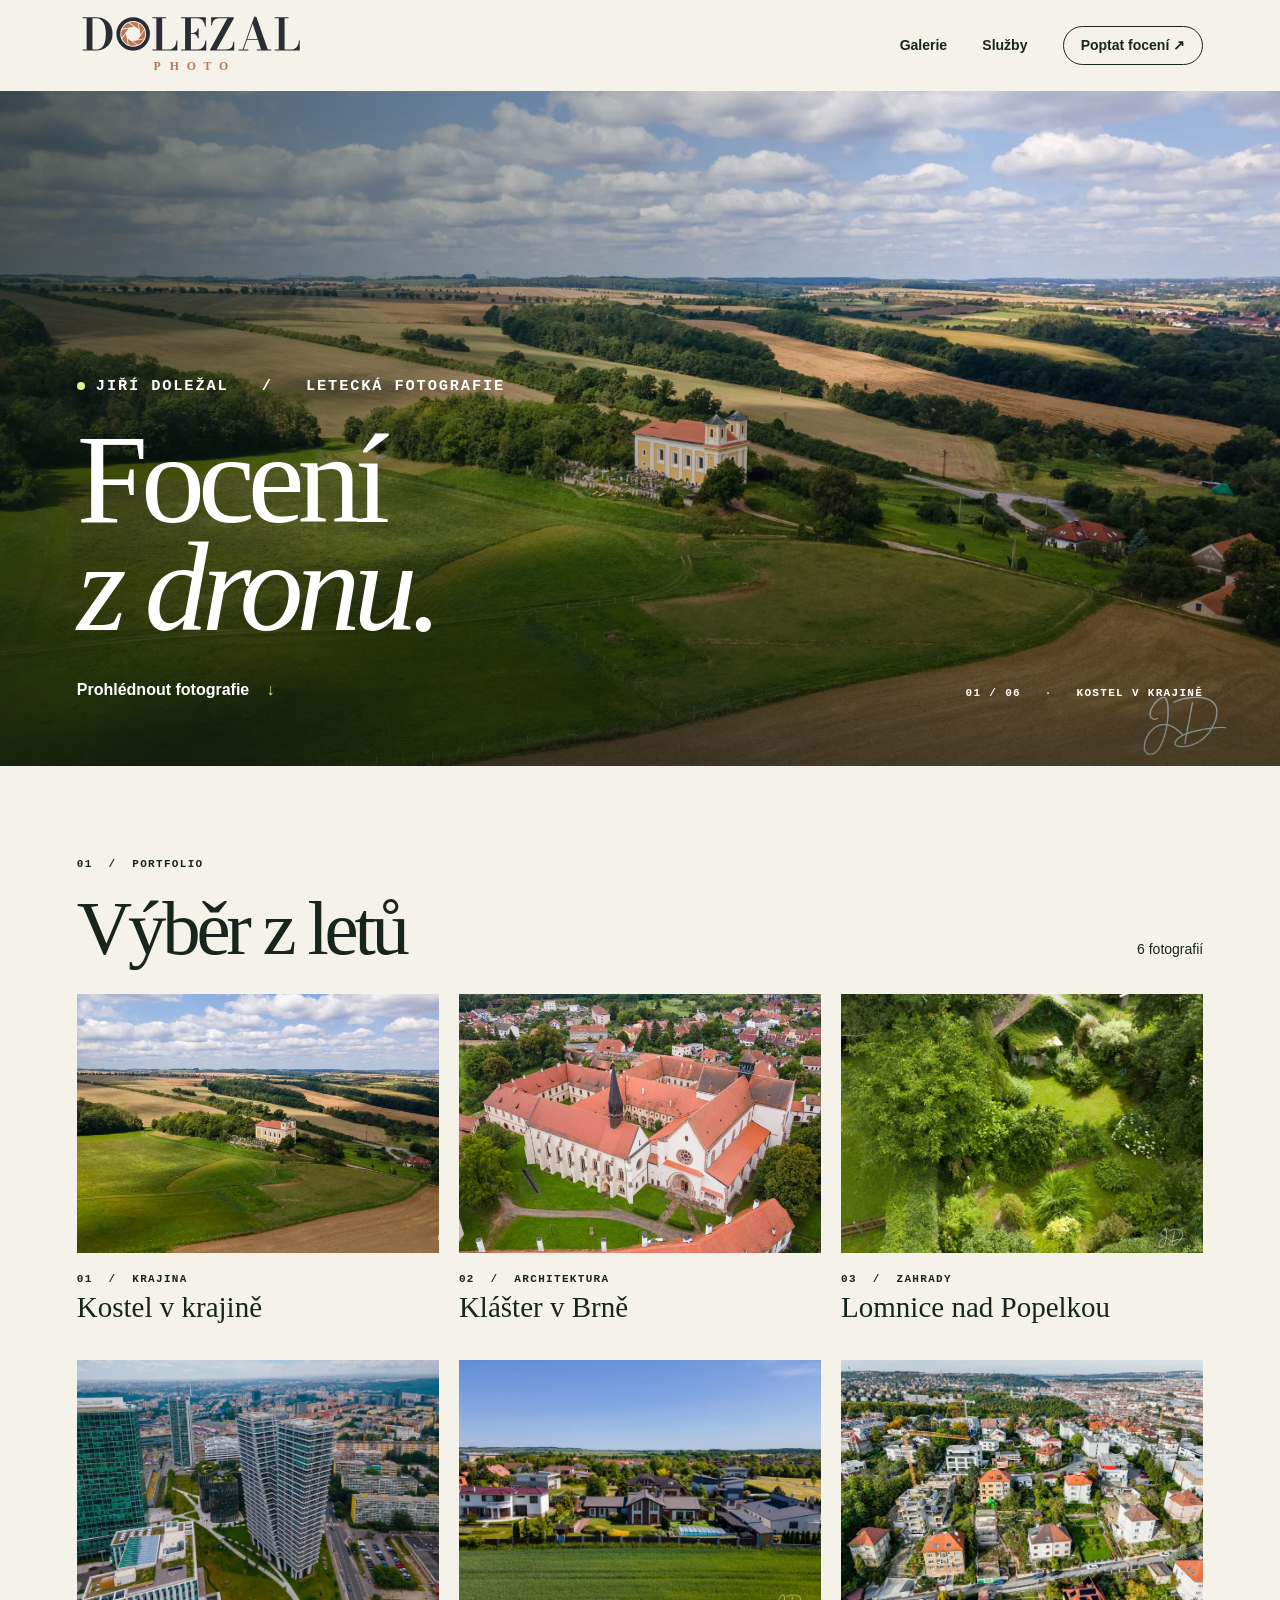
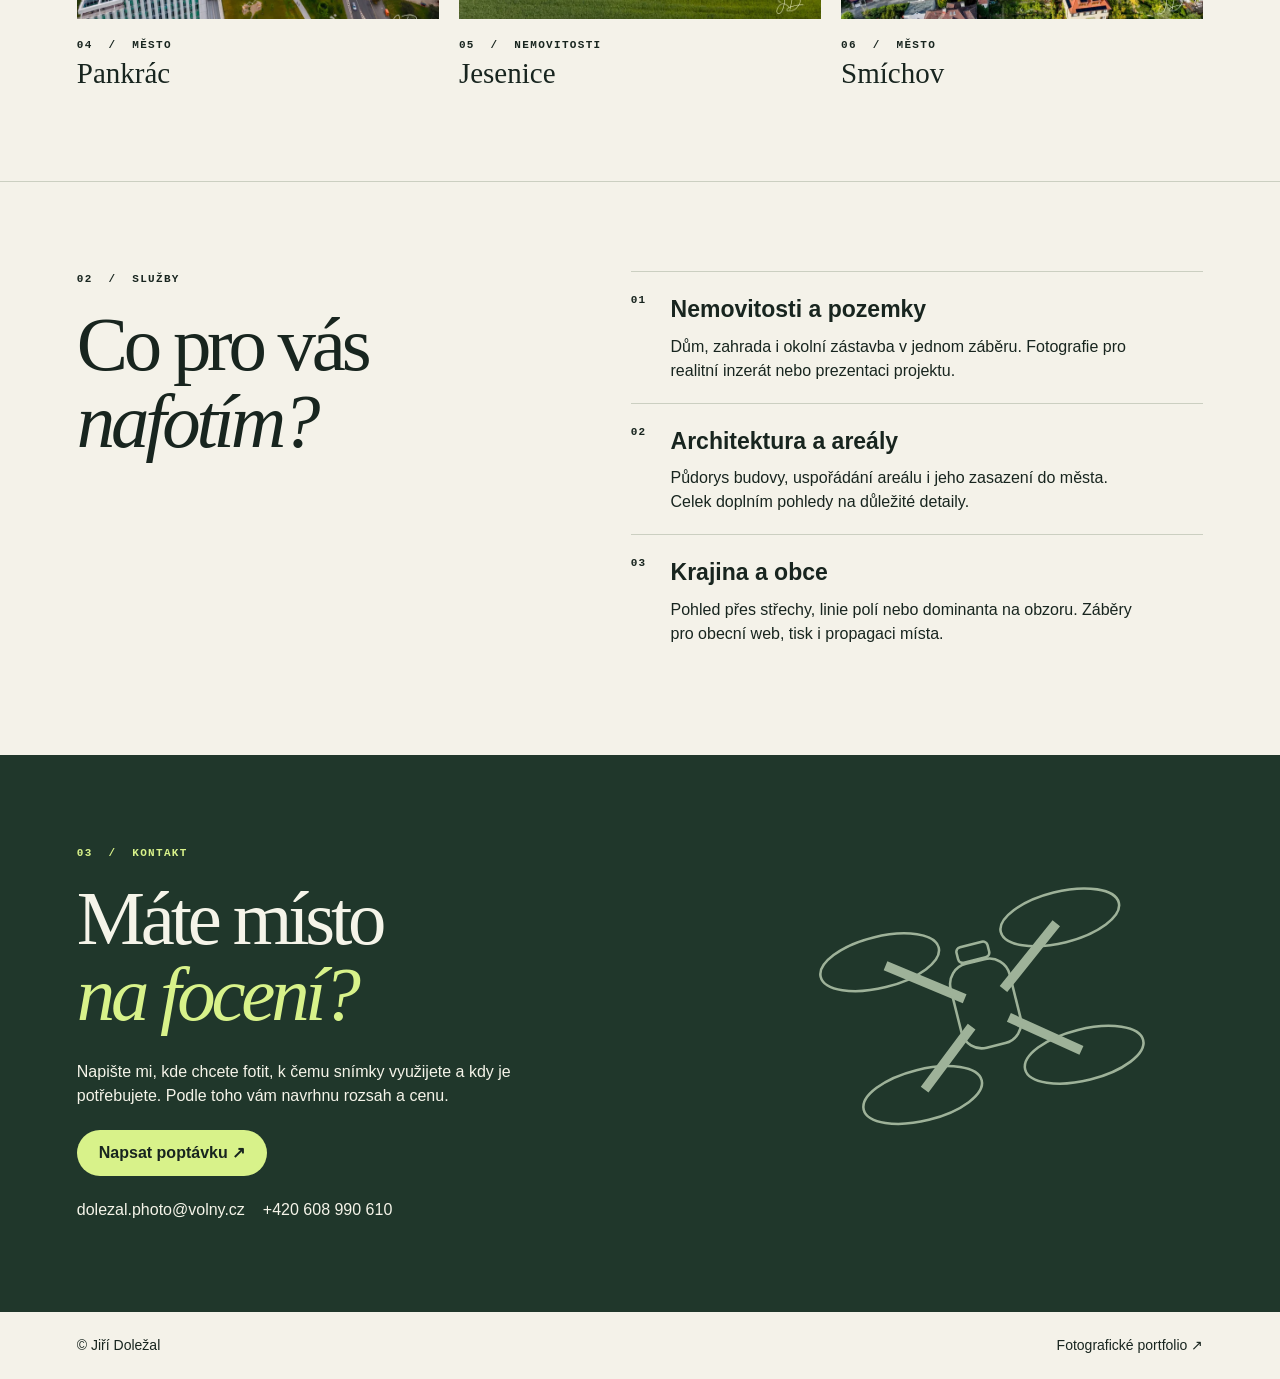
==== commit a14f3c56: "Opravit popisek na Lomnice nad Popelkou" ====
--- a/index.html
+++ b/index.html
@@ -19,7 +19,7 @@
 <div class="grid">
 <a class="card" href="assets/kostel.webp"><figure><div class="crop"><img loading="lazy" src="assets/kostel-small.webp" alt="Kostel obklopený loukami a poli"></div><figcaption><span class="kicker">01 &nbsp;/&nbsp; Krajina</span><strong>Kostel v krajině</strong></figcaption></figure></a>
 <a class="card" href="assets/klaster.webp"><figure><div class="crop"><img loading="lazy" src="assets/klaster-small.webp" alt="Klášterní komplex s červenými střechami"></div><figcaption><span class="kicker">02 &nbsp;/&nbsp; Architektura</span><strong>Klášter v Brně</strong></figcaption></figure></a>
-<a class="card" href="assets/zabehlice.webp"><figure><div class="crop"><img loading="lazy" src="assets/zabehlice-small.webp" alt="Pohled shora do zelené zahrady"></div><figcaption><span class="kicker">03 &nbsp;/&nbsp; Zahrady</span><strong>Záběhlice</strong></figcaption></figure></a>
+<a class="card" href="assets/zabehlice.webp"><figure><div class="crop"><img loading="lazy" src="assets/zabehlice-small.webp" alt="Pohled shora do zelené zahrady"></div><figcaption><span class="kicker">03 &nbsp;/&nbsp; Zahrady</span><strong>Lomnice nad Popelkou</strong></figcaption></figure></a>
 <a class="card" href="assets/pankrac.webp"><figure><div class="crop"><img loading="lazy" src="assets/pankrac-small.webp" alt="Výškové budovy na pražské Pankráci"></div><figcaption><span class="kicker">04 &nbsp;/&nbsp; Město</span><strong>Pankrác</strong></figcaption></figure></a>
 <a class="card" href="assets/jesenice.webp"><figure><div class="crop"><img loading="lazy" src="assets/jesenice-small.webp" alt="Rodinný dům se zahradou na okraji zástavby"></div><figcaption><span class="kicker">05 &nbsp;/&nbsp; Nemovitosti</span><strong>Jesenice</strong></figcaption></figure></a>
 <a class="card" href="assets/smichov.webp"><figure><div class="crop"><img loading="lazy" src="assets/smichov-small.webp" alt="Pražská obytná čtvrť mezi stromy"></div><figcaption><span class="kicker">06 &nbsp;/&nbsp; Město</span><strong>Smíchov</strong></figcaption></figure></a>
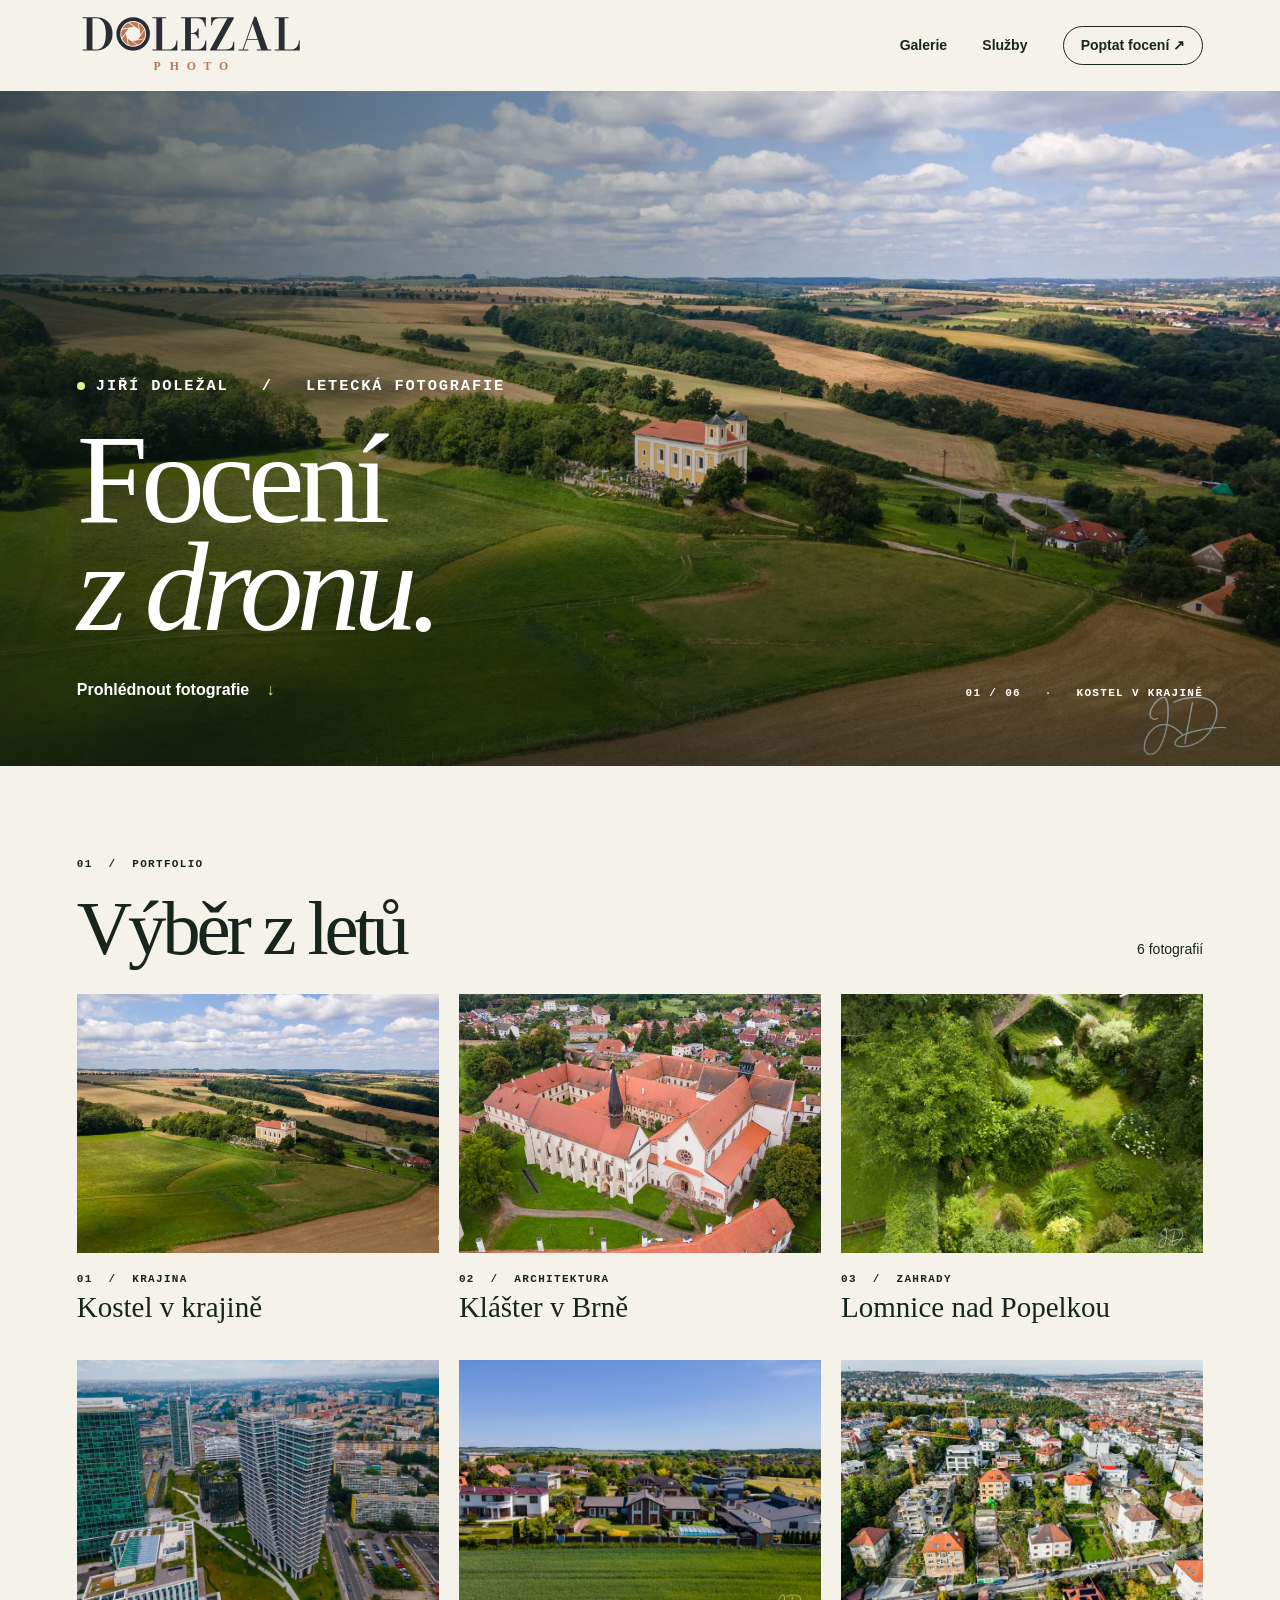
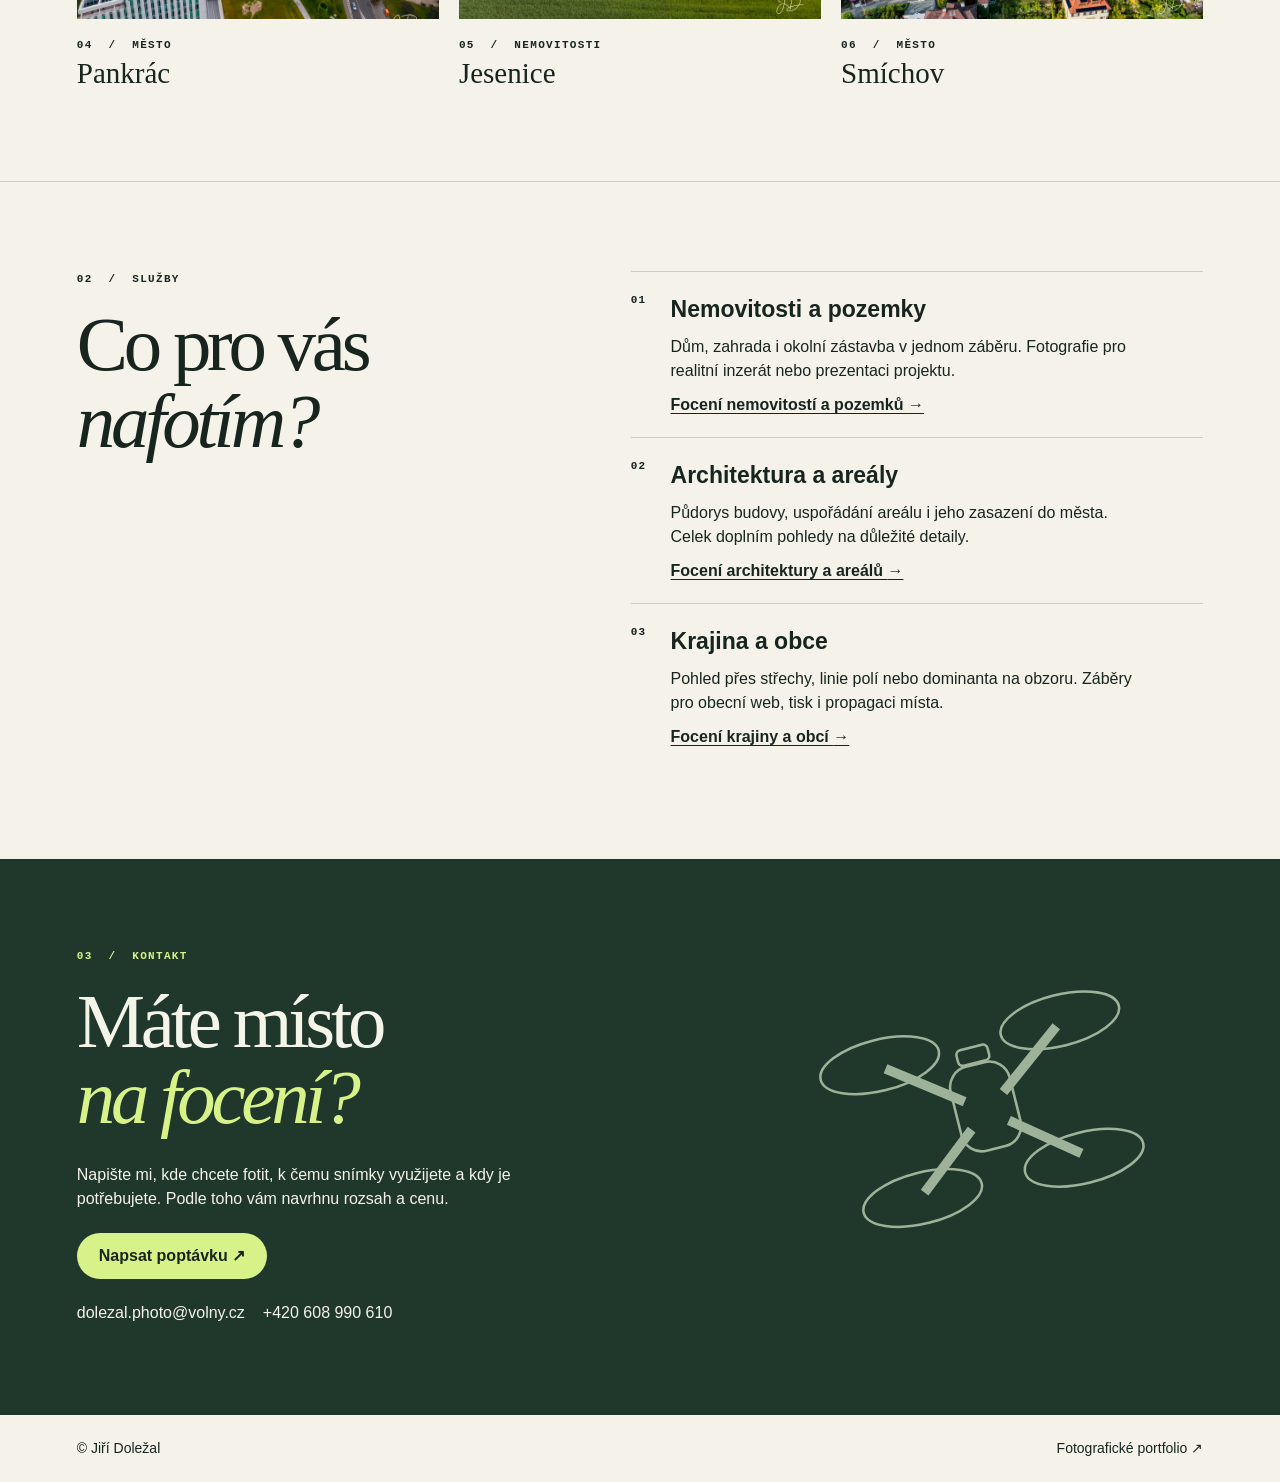
==== commit 097cccfe: "Přidat tři stránky služeb s ukázkami a přímou poptávkou" ====
--- a/index.html
+++ b/index.html
@@ -25,9 +25,12 @@
 <a class="card" href="assets/smichov.webp"><figure><div class="crop"><img loading="lazy" src="assets/smichov-small.webp" alt="Pražská obytná čtvrť mezi stromy"></div><figcaption><span class="kicker">06 &nbsp;/&nbsp; Město</span><strong>Smíchov</strong></figcaption></figure></a>
 </div></section>
 <section class="section services" id="sluzby"><div><div class="kicker">02 &nbsp;/&nbsp; SLUŽBY</div><h2>Co pro vás<br><em>nafotím?</em></h2></div>
-<div class="rows"><article><small>01</small><div><h3>Nemovitosti a pozemky</h3><p>Dům, zahrada i okolní zástavba v jednom záběru. Fotografie pro realitní inzerát nebo prezentaci projektu.</p></div></article>
-<article><small>02</small><div><h3>Architektura a areály</h3><p>Půdorys budovy, uspořádání areálu i jeho zasazení do města. Celek doplním pohledy na důležité detaily.</p></div></article>
-<article><small>03</small><div><h3>Krajina a obce</h3><p>Pohled přes střechy, linie polí nebo dominanta na obzoru. Záběry pro obecní web, tisk i propagaci místa.</p></div></article></div></section>
+<div class="rows"><article><small>01</small><div><h3>Nemovitosti a pozemky</h3><p>Dům, zahrada i okolní zástavba v jednom záběru. Fotografie pro realitní inzerát nebo prezentaci projektu.</p>
+<a class="service-link" href="foceni-nemovitosti-z-dronu.html">Focení nemovitostí a pozemků <span aria-hidden="true">→</span></a></div></article>
+<article><small>02</small><div><h3>Architektura a areály</h3><p>Půdorys budovy, uspořádání areálu i jeho zasazení do města. Celek doplním pohledy na důležité detaily.</p>
+<a class="service-link" href="foceni-architektury-z-dronu.html">Focení architektury a areálů <span aria-hidden="true">→</span></a></div></article>
+<article><small>03</small><div><h3>Krajina a obce</h3><p>Pohled přes střechy, linie polí nebo dominanta na obzoru. Záběry pro obecní web, tisk i propagaci místa.</p>
+<a class="service-link" href="foceni-krajiny-a-obci-z-dronu.html">Focení krajiny a obcí <span aria-hidden="true">→</span></a></div></article></div></section>
 <section id="kontakt" class="section contact"><div class="kicker">03 &nbsp;/&nbsp; KONTAKT</div><h2>Máte místo<br><em>na focení?</em></h2><p>Napište mi, kde chcete fotit, k čemu snímky využijete a kdy je potřebujete. Podle toho vám navrhnu rozsah a cenu.</p><a class="cta" href="mailto:dolezal.photo@volny.cz?subject=Poptávka%20focení%20z%20dronu">Napsat poptávku ↗</a><div class="details"><a href="mailto:dolezal.photo@volny.cz">dolezal.photo@volny.cz</a><a href="tel:+420608990610">+420 608 990 610</a></div>
 <svg class="drone" viewBox="0 0 240 180" fill="none" stroke="currentColor" aria-hidden="true"><g transform="rotate(-14 120 90)"><g stroke-width="6"><path d="m108 83-43-32m68 32 42-32m-67 50-38 31m62-31 39 31"/></g><g stroke-width="1.6"><ellipse cx="62" cy="48" rx="38" ry="16"/><ellipse cx="178" cy="48" rx="38" ry="16"/><ellipse cx="68" cy="135" rx="38" ry="16"/><ellipse cx="172" cy="135" rx="38" ry="16"/><rect x="101" y="62" width="38" height="54" rx="13"/><rect x="110" y="51" width="20" height="10" rx="3"/></g></g></svg>
 </section></main>
--- a/style.css
+++ b/style.css
@@ -3,3 +3,47 @@
 @media(max-width:520px){header{padding:10px 4vw;min-height:62px}nav{gap:12px;font-size:13px}.outline{padding:6px 10px}.hero{height:67svh;min-height:420px}.grid{grid-template-columns:1fr}.details{display:grid;gap:6px}.heading span{font-size:12px}.eyebrow{font-size:13px;letter-spacing:.08em}.drone{width:17%;top:11%}}
 @media(max-width:420px){header{flex-wrap:wrap;justify-content:center;gap:6px}header nav{justify-content:center;width:100%}}
 @media(prefers-reduced-motion:reduce){html{scroll-behavior:auto}.drone{animation:none}.crop img{transition:none}}
+
+.service-link {
+  display: inline-block;
+  margin-top: .65rem;
+  font-weight: 600;
+  text-decoration: underline;
+  text-underline-offset: .2em;
+}
+
+.service-intro, .service-info {
+  display: grid;
+  grid-template-columns: minmax(0, 1fr) minmax(0, 1.1fr);
+  align-items: center;
+  gap: clamp(2rem, 5vw, 6rem);
+}
+.service-intro { border-top: 1px solid var(--line); }
+.service-intro h1 {
+  font-size: clamp(2.7rem, 5.2vw, 5.7rem);
+  line-height: 1.02;
+  margin: 1rem 0;
+  text-wrap: balance;
+}
+.service-intro p, .service-info p { max-width: 55ch; }
+.service-intro .cta { margin-bottom: 0; }
+.service-intro img {
+  width: 100%;
+  height: auto;
+  display: block;
+}
+.service-intro figcaption { font-size: .875rem; }
+.service-info {
+  align-items: start;
+  border-top: 1px solid var(--line);
+}
+.service-info h2 {
+  font-size: clamp(2.1rem, 3.5vw, 3.8rem);
+  margin: 0 0 .5em;
+}
+.service-info ul { margin: 0; padding-left: 1.2rem; }
+.service-info li + li { margin-top: .6rem; }
+
+@media (max-width: 760px) {
+  .service-intro, .service-info { grid-template-columns: minmax(0, 1fr); }
+}
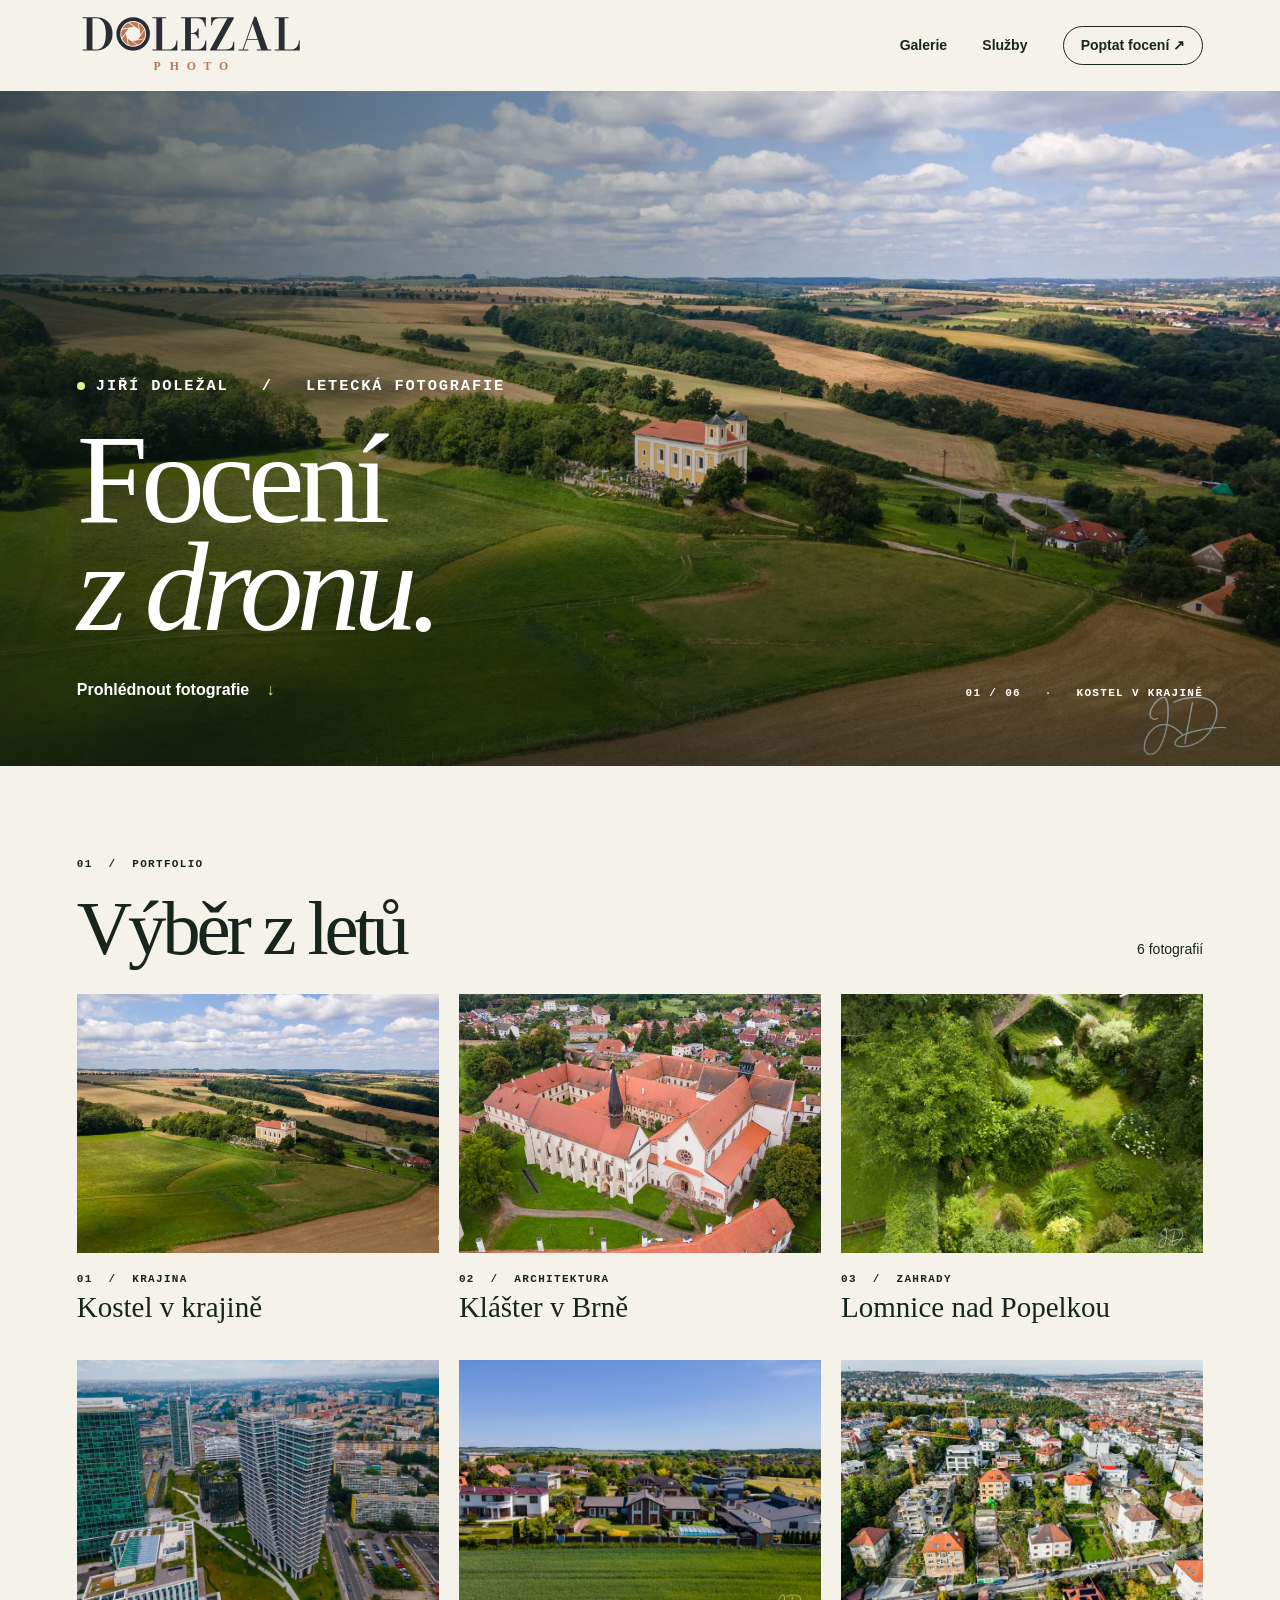
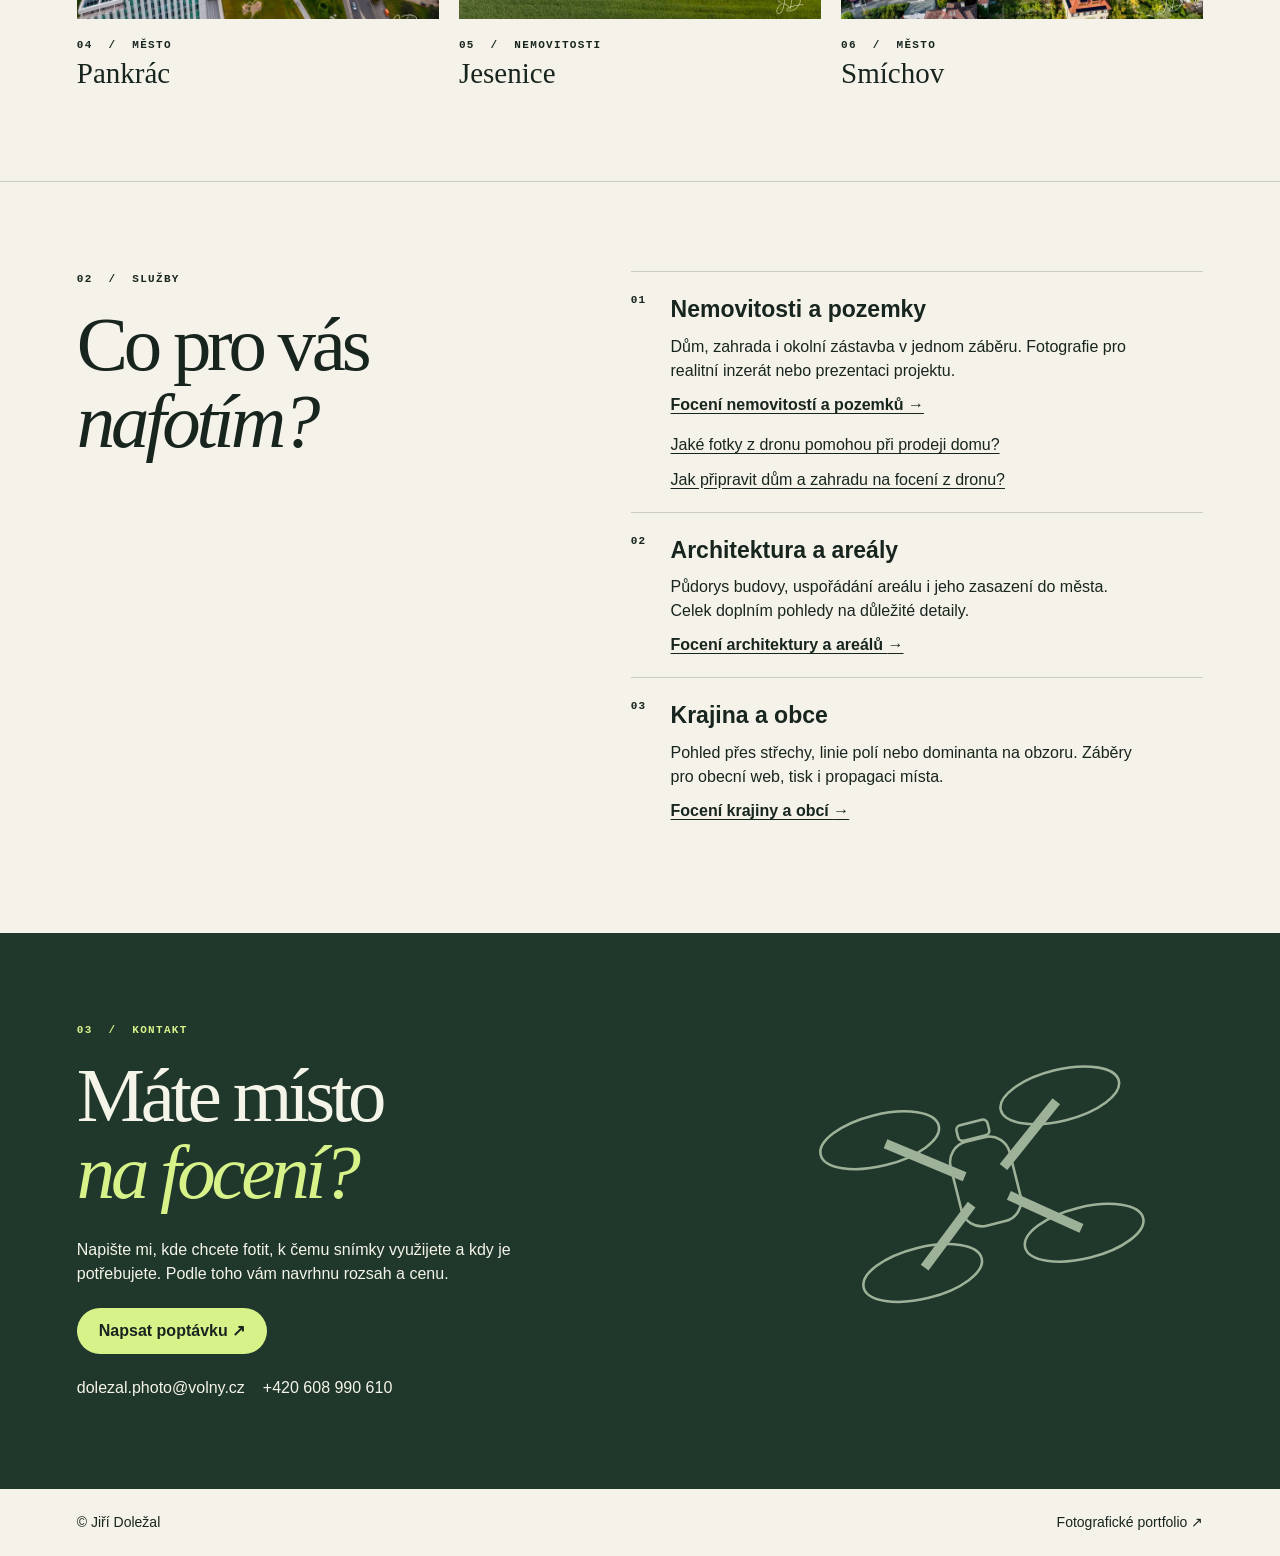
==== commit 93f0144b: "Přidat dva články pro majitele prodávající dům" ====
--- a/index.html
+++ b/index.html
@@ -26,7 +26,11 @@
 </div></section>
 <section class="section services" id="sluzby"><div><div class="kicker">02 &nbsp;/&nbsp; SLUŽBY</div><h2>Co pro vás<br><em>nafotím?</em></h2></div>
 <div class="rows"><article><small>01</small><div><h3>Nemovitosti a pozemky</h3><p>Dům, zahrada i okolní zástavba v jednom záběru. Fotografie pro realitní inzerát nebo prezentaci projektu.</p>
-<a class="service-link" href="foceni-nemovitosti-z-dronu.html">Focení nemovitostí a pozemků <span aria-hidden="true">→</span></a></div></article>
+<a class="service-link" href="foceni-nemovitosti-z-dronu.html">Focení nemovitostí a pozemků <span aria-hidden="true">→</span></a>
+<ul class="guide-links">
+  <li><a href="fotky-z-dronu-pri-prodeji-domu.html">Jaké fotky z dronu pomohou při prodeji domu?</a></li>
+  <li><a href="jak-pripravit-dum-a-zahradu-na-foceni-z-dronu.html">Jak připravit dům a zahradu na focení z dronu?</a></li>
+</ul></div></article>
 <article><small>02</small><div><h3>Architektura a areály</h3><p>Půdorys budovy, uspořádání areálu i jeho zasazení do města. Celek doplním pohledy na důležité detaily.</p>
 <a class="service-link" href="foceni-architektury-z-dronu.html">Focení architektury a areálů <span aria-hidden="true">→</span></a></div></article>
 <article><small>03</small><div><h3>Krajina a obce</h3><p>Pohled přes střechy, linie polí nebo dominanta na obzoru. Záběry pro obecní web, tisk i propagaci místa.</p>
--- a/style.css
+++ b/style.css
@@ -47,3 +47,48 @@
 @media (max-width: 760px) {
   .service-intro, .service-info { grid-template-columns: minmax(0, 1fr); }
 }
+
+.guide-links {
+  display: grid;
+  gap: .65rem;
+  list-style: none;
+  padding: 0;
+  margin: 1rem 0 0;
+}
+.guide-links a, .guide-related a {
+  text-decoration: underline;
+  text-underline-offset: .2em;
+}
+.owner-guides {
+  padding: 0 6vw clamp(3rem, 6vw, 5rem);
+}
+.owner-guides h2, .guide h2 {
+  font-size: clamp(1.85rem, 3.5vw, 2.7rem);
+  line-height: 1.1;
+}
+.guide {
+  width: min(90%, 46rem);
+  margin-inline: auto;
+  padding-block: clamp(2.5rem, 6vw, 5rem);
+  font-size: 1.075rem;
+  line-height: 1.65;
+}
+.guide h1 {
+  font-size: clamp(2.6rem, 6vw, 4.75rem);
+  line-height: 1.02;
+  text-wrap: balance;
+  margin: 1rem 0 1.4rem;
+}
+.guide h2 { margin: 2.2rem 0 .7rem; }
+.guide p { margin: .7rem 0; }
+.guide .guide-lead { font-size: 1.18rem; }
+.guide figure { margin: 1.6rem 0; }
+.guide figure img { display: block; width: 100%; height: auto; }
+.guide figcaption { font-size: .875rem; }
+.guide ul { padding-left: 1.3rem; }
+.guide li + li { margin-top: .45rem; }
+.guide .guide-related {
+  border-top: 1px solid var(--line);
+  padding-top: 1.3rem;
+  margin: 2.4rem 0 0;
+}
